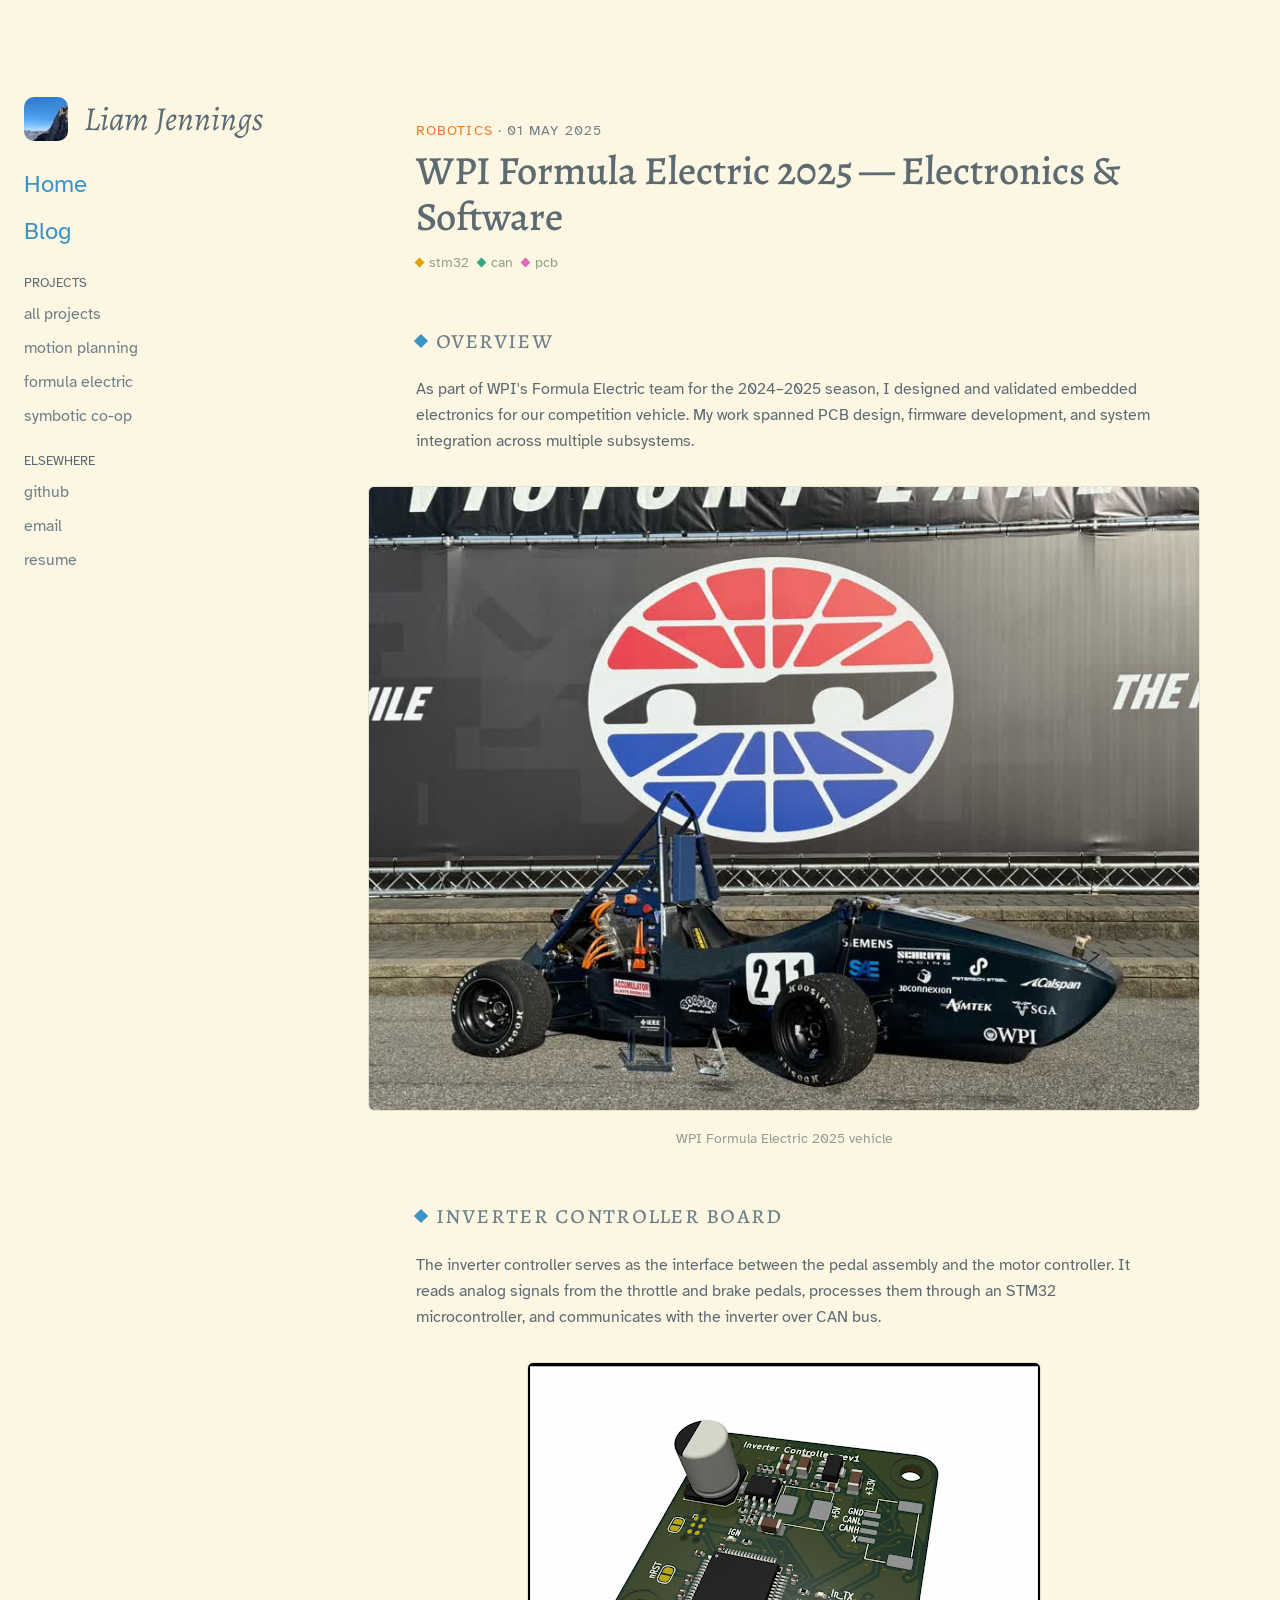
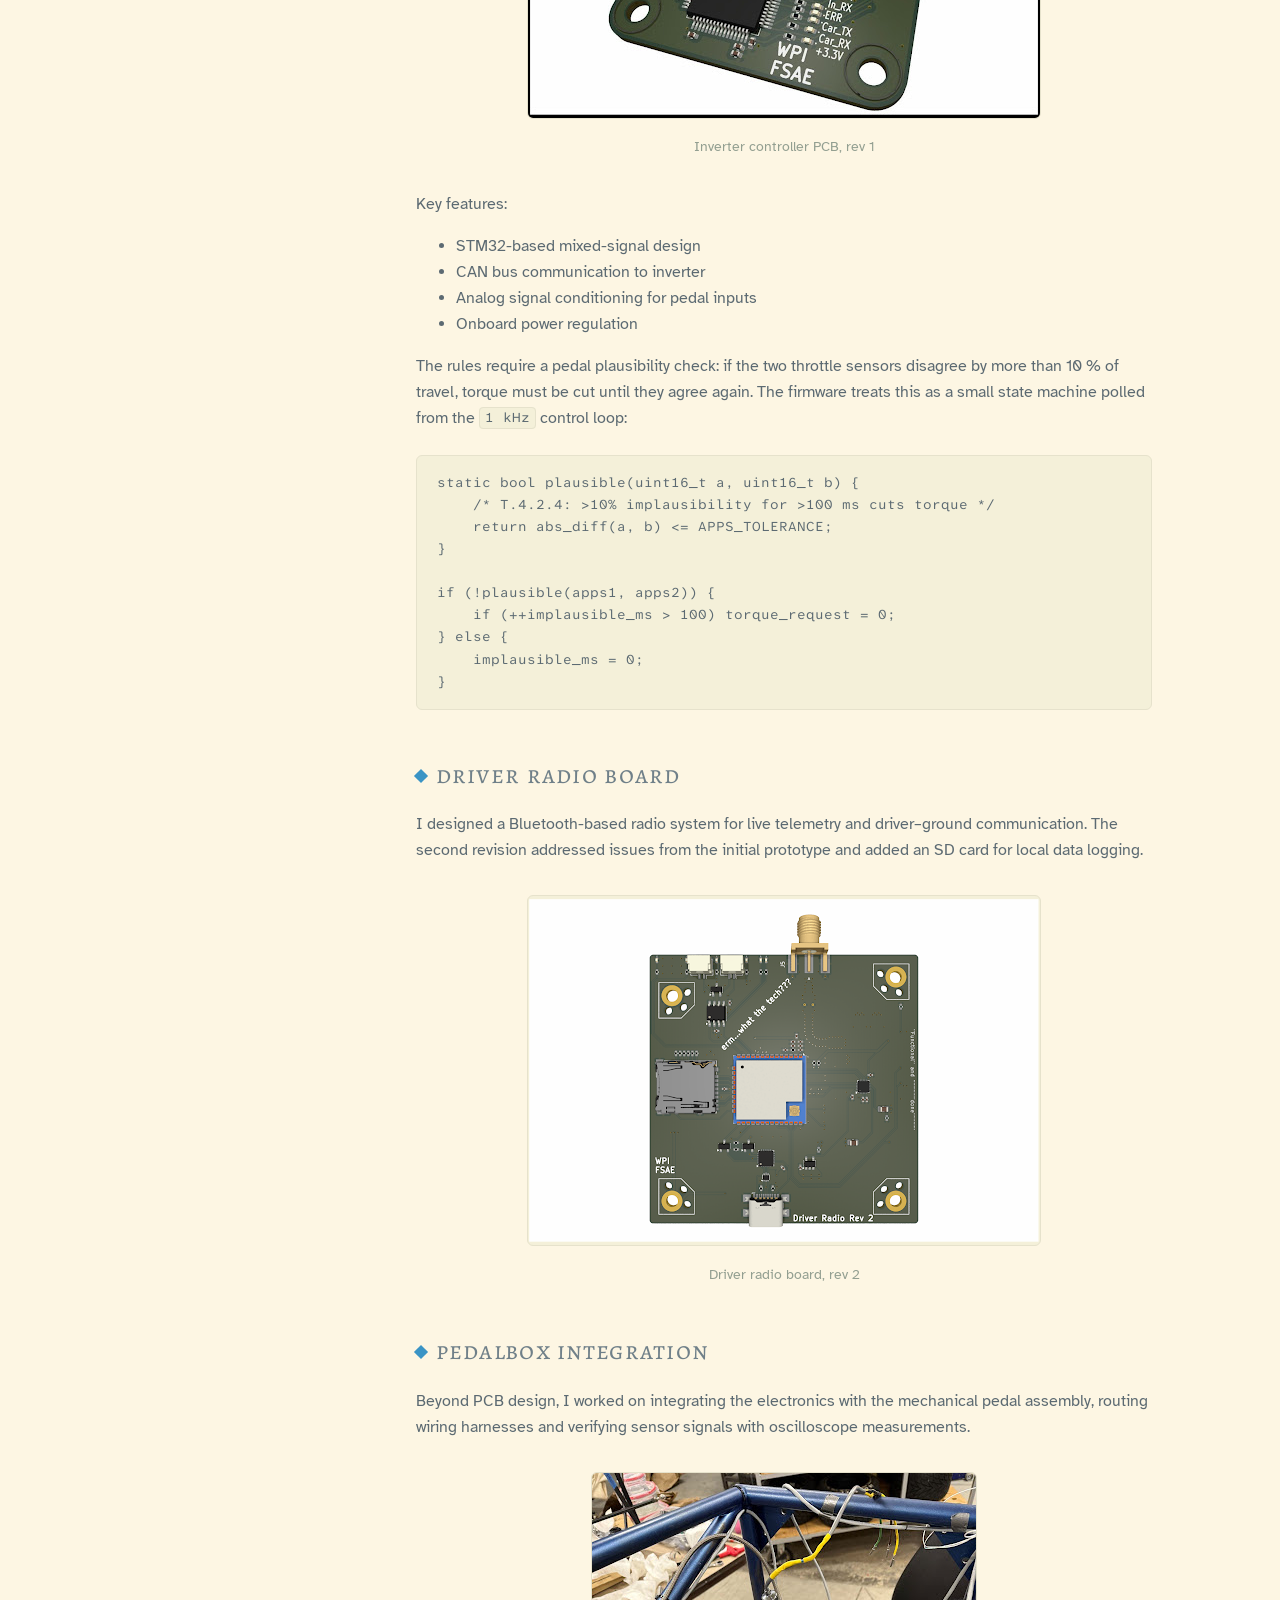
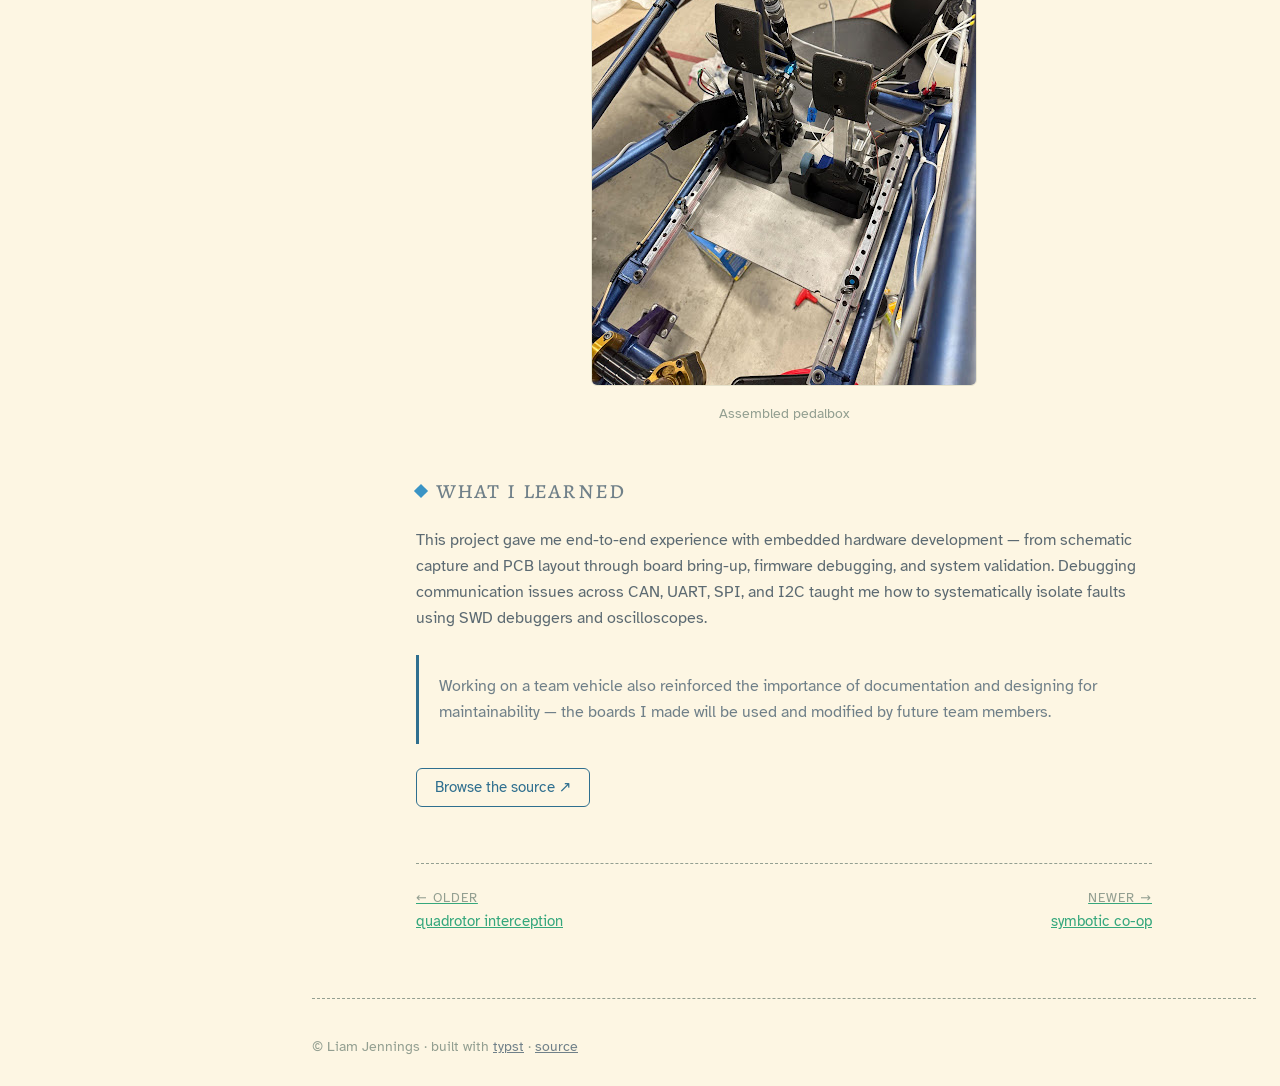
==== design/mockup/post.html @ ccc48547 "updated things" ====
<!DOCTYPE html>
<html lang="en">
<head>
<meta charset="utf-8">
<meta name="viewport" content="width=device-width, initial-scale=1">
<title>WPI Formula Electric 2025 — Liam Jennings</title>
<!-- Site ships its own dark theme; tells Dark Reader to leave it alone. -->
<meta name="darkreader-lock">
<link rel="icon" type="image/jpeg" href="img/logo.jpg">
<link rel="stylesheet" href="layout.css">
<link rel="stylesheet" href="theme.css">
</head>
<body>

<aside class="sidebar">
  <a class="brand" href="index.html">
    <img class="logo" src="img/logo.jpg" alt="">
    <span class="brand-name">Liam Jennings</span>
  </a>
  <nav class="site-nav">
    <ul class="nav-main">
      <li><a href="index.html">Home</a></li>
      <li><a href="index.html#writing">Blog</a></li>
    </ul>
    <div class="nav-group">
      <p class="nav-group-title">projects</p>
      <ul>
        <li><a href="index.html#projects">all projects</a></li>
        <li><a href="https://jenningsliamd.me/robotics/2026/05/01/motion-planning/">motion planning</a></li>
        <li><a href="post.html">formula electric</a></li>
        <li><a href="https://jenningsliamd.me/work/2025/12/15/symbotic/">symbotic co-op</a></li>
      </ul>
    </div>
    <div class="nav-group">
      <p class="nav-group-title">elsewhere</p>
      <ul>
        <li><a href="https://github.com/ldjennings">github</a></li>
        <li><a href="mailto:jenningsliamd@gmail.com">email</a></li>
        <li><a href="https://jenningsliamd.me/assets/documents/liam_jennings_06_20_2026.pdf">resume</a></li>
      </ul>
    </div>
  </nav>
</aside>

<div class="page">
  <header class="mobile-header">
    <a class="brand" href="index.html">
      <img class="logo" src="img/logo.jpg" alt="">
      <span class="brand-name">Liam Jennings</span>
    </a>
    <details>
      <summary>menu</summary>
      <nav class="site-nav">
        <ul class="nav-main">
          <li><a href="index.html">Home</a></li>
          <li><a href="index.html#writing">Blog</a></li>
        </ul>
      </nav>
    </details>
  </header>

  <main>
    <article class="post">
      <header class="post-header">
        <p class="post-eyebrow"><span class="post-category">robotics</span> · <time datetime="2025-05-01">01 May 2025</time></p>
        <h1 class="post-title">WPI Formula Electric 2025 — Electronics &amp; Software</h1>
        <ul class="tags"><li>stm32</li><li>can</li><li>pcb</li></ul>
      </header>

      <h2>overview</h2>
      <p>As part of WPI's Formula Electric team for the 2024–2025 season,
      I designed and validated embedded electronics for our competition
      vehicle. My work spanned PCB design, firmware development, and
      system integration across multiple subsystems.</p>

      <figure>
        <img src="img/real-formula.jpg" alt="The WPI Formula Electric 2025 car on track">
        <figcaption>WPI Formula Electric 2025 vehicle</figcaption>
      </figure>

      <h2>inverter controller board</h2>
      <p>The inverter controller serves as the interface between the pedal
      assembly and the motor controller. It reads analog signals from the
      throttle and brake pedals, processes them through an STM32
      microcontroller, and communicates with the inverter over CAN bus.</p>

      <figure>
        <img src="img/formula_inverter_pcb.png" alt="Inverter controller PCB">
        <figcaption>Inverter controller PCB, rev 1</figcaption>
      </figure>

      <p>Key features:</p>
      <ul>
        <li>STM32-based mixed-signal design</li>
        <li>CAN bus communication to inverter</li>
        <li>Analog signal conditioning for pedal inputs</li>
        <li>Onboard power regulation</li>
      </ul>

      <p>The rules require a pedal plausibility check: if the two throttle
      sensors disagree by more than 10&nbsp;% of travel, torque must be cut
      until they agree again. The firmware treats this as a small state
      machine polled from the <code>1&nbsp;kHz</code> control loop:</p>

      <pre><code>static bool plausible(uint16_t a, uint16_t b) {
    /* T.4.2.4: >10% implausibility for >100 ms cuts torque */
    return abs_diff(a, b) &lt;= APPS_TOLERANCE;
}

if (!plausible(apps1, apps2)) {
    if (++implausible_ms > 100) torque_request = 0;
} else {
    implausible_ms = 0;
}</code></pre>

      <h2>driver radio board</h2>
      <p>I designed a Bluetooth-based radio system for live telemetry and
      driver–ground communication. The second revision addressed issues
      from the initial prototype and added an SD card for local data
      logging.</p>

      <figure>
        <img src="img/formula_radio_pcb.png" alt="Driver radio PCB">
        <figcaption>Driver radio board, rev 2</figcaption>
      </figure>

      <h2>pedalbox integration</h2>
      <p>Beyond PCB design, I worked on integrating the electronics with
      the mechanical pedal assembly, routing wiring harnesses and
      verifying sensor signals with oscilloscope measurements.</p>

      <figure>
        <img src="img/formula_pedalbox.png" alt="Assembled pedalbox with sensors and wiring">
        <figcaption>Assembled pedalbox</figcaption>
      </figure>

      <h2>what i learned</h2>
      <p>This project gave me end-to-end experience with embedded hardware
      development — from schematic capture and PCB layout through board
      bring-up, firmware debugging, and system validation. Debugging
      communication issues across CAN, UART, SPI, and I2C taught me how to
      systematically isolate faults using SWD debuggers and
      oscilloscopes.</p>

      <blockquote>
        <p>Working on a team vehicle also reinforced the importance of
        documentation and designing for maintainability — the boards I
        made will be used and modified by future team members.</p>
      </blockquote>

      <p><a class="button" href="https://github.com/ldjennings/driver-radio">Browse the source ↗</a></p>

      <nav class="post-nav">
        <a class="prev" href="https://jenningsliamd.me/robotics/2023/12/13/UAV-sim/">
          <span class="post-nav-label">← older</span>
          quadrotor interception
        </a>
        <a class="next" href="https://jenningsliamd.me/work/2025/12/15/symbotic/">
          <span class="post-nav-label">newer →</span>
          symbotic co-op
        </a>
      </nav>
    </article>

    <footer class="colophon">
      <p>© Liam Jennings · built with <a href="https://typst.app/">typst</a>
      · <a href="https://github.com/ldjennings/website">source</a></p>
    </footer>
  </main>
</div>

</body>
</html>
---- design/mockup/layout.css ----
/* Site mockup layout — structure only. Colors and fonts come entirely from
   theme.css, which defines the role variables (--bg, --surface, --overlay,
   --text, --subtle, --muted, --love, --gold, --rose, --pine, --foam,
   --iris, --shadow, --shadow-soft) for light and dark, plus
   --font-display / --font-body. */

html {
  /* Also declared here (not just on body): body is capped at 1440px, and
     extensions like Dark Reader can break body→canvas propagation on
     first load, leaving a differently-colored frame around the page. */
  background: var(--bg);
  scroll-behavior: smooth;
}

@media (prefers-reduced-motion: reduce) {
  html {
    scroll-behavior: auto;
  }
}

/* Anchor targets: <section id> in the mockup, labeled headings
   (<h2 id>) in the Typst build. */
section,
h2[id] {
  scroll-margin-top: 2rem;
}

* {
  box-sizing: border-box;
}

body {
  background: var(--bg);
  color: var(--text);
  font-family: var(--font-body);
  line-height: 1.625;
  max-width: 1440px;
  margin: 1rem auto;
  padding: 0 1rem;
  display: flex;
  gap: 2rem;
}

@media (min-width: 1024px) {
  body {
    margin-top: 5rem;
    padding: 0 1.5rem;
  }
}

/* ---- Layout columns ---- */

/* Sticks to the viewport while the page scrolls. align-self keeps the
   sidebar its natural height (flex would otherwise stretch it to match the
   page column, leaving sticky nothing to do). */
.sidebar {
  width: 16rem;
  flex: none;
  position: sticky;
  top: 2rem;
  align-self: flex-start;
  max-height: calc(100vh - 2rem);
  overflow-y: auto;
}

.page {
  flex: 1;
  min-width: 0;
}

/* ---- Brand (logo + name) ---- */

.brand {
  display: inline-flex;
  align-items: center;
  gap: 1rem;
  margin-top: 0.75rem;
  color: inherit;
  text-decoration: none;
}

.brand:hover {
  background: var(--surface);
}

.brand-name {
  font-family: var(--font-display);
  font-style: italic;
  font-size: 2.1rem;
  user-select: none;
  white-space: nowrap;
}

/* Logo photo carried over from the current live site (52×52 source). */
.logo {
  width: 44px;
  height: 44px;
  flex: none;
  border-radius: 10px;
  object-fit: cover;
}

/* ---- Nav ---- */

.site-nav {
  display: flex;
  flex-direction: column;
  gap: 1rem;
  margin-top: 1rem;
}

.site-nav ul {
  list-style: none;
  margin: 0;
  padding: 0;
  display: flex;
  flex-direction: column;
  gap: 0.5rem;
}

.site-nav a {
  text-decoration: none;
  transition: background-color 0.15s;
}

.site-nav a:hover {
  background: var(--surface);
}

.nav-main {
  font-size: 1.5rem;
}

.nav-main a {
  color: var(--love);
}

.nav-group-title {
  font-variant-caps: all-small-caps;
  font-size: 1.15rem;
  margin: 0 0 0.25rem;
}

.nav-group a {
  color: var(--subtle);
}

/* ---- Mobile header (hidden on desktop) ---- */

.mobile-header {
  display: none;
}

@media (max-width: 768px) {
  body {
    display: block;
  }

  .sidebar {
    display: none;
  }

  .mobile-header {
    display: block;
    border-bottom: 1px dashed var(--muted);
    margin-bottom: 2rem;
    padding-bottom: 2rem;
    text-align: center;
  }

  .mobile-header summary {
    font-variant-caps: all-small-caps;
    font-size: 1.3rem;
    cursor: pointer;
    margin-top: 1rem;
  }

  .mobile-header nav {
    text-align: left;
    margin-top: 0.75rem;
  }
}

/* ---- Content ---- */

main a {
  color: var(--foam);
}

main a:focus-visible,
.site-nav a:focus-visible,
summary:focus-visible {
  outline: 2px solid var(--iris);
  outline-offset: 2px;
}

/* Page title above the intro gives the content some air at the top. */
.page-title {
  font-family: var(--font-display);
  font-weight: 500;
  font-size: 2.4rem;
  line-height: 1.2;
  margin: 2.5rem 0 0.75rem;
}

.title-sep {
  color: var(--muted);
  font-weight: 400;
}

.intro {
  font-size: 1.15rem;
  margin-top: 0;
}

/* Small rotated-diamond accent before section headings. */
h2 {
  font-family: var(--font-display);
  font-variant-caps: all-small-caps;
  font-weight: normal;
  font-size: 1.6rem;
  letter-spacing: 0.05em;
  color: var(--subtle);
  margin: 3rem 0 1rem;
}

h2::before {
  content: "";
  display: inline-block;
  width: 10px;
  height: 10px;
  margin-right: 0.6rem;
  transform: rotate(45deg);
  background: var(--love);
  vertical-align: 2px;
}

#writing h2::before,
h2#writing::before {
  background: var(--foam);
}

/* ---- Project cards ---- */

/* Default stretch alignment keeps cards in a row exactly the same height;
   the flex column inside pins tags/details to the card bottom. */
.project-grid {
  display: grid;
  grid-template-columns: repeat(2, 1fr);
  gap: 1.25rem;
}

@media (max-width: 900px) {
  .project-grid {
    grid-template-columns: 1fr;
  }
}

/* No overflow:hidden here — the hover preview must extend past the card.
   The thumbnail rounds its own top corners instead. */
.project {
  display: flex;
  flex-direction: column;
  background: var(--surface);
  border: 1px solid var(--overlay);
  border-radius: 6px;
  transition: box-shadow 0.15s;
}

.project:hover {
  box-shadow: 0 2px 10px var(--shadow-soft);
}

/* Thumbnail band: fixed ratio keeps the grid neat regardless of image.
   Real screenshots, untinted (decided in the thumbnail lab). Images pulled
   from the current live site (jenningsliamd.me). */
.thumb {
  aspect-ratio: 3 / 1;
  border-bottom: 1px solid var(--overlay);
  border-radius: 5px 5px 0 0;
  background-size: cover;
  background-position: center;
}

.thumb-motion  { background-image: url("img/real-motion.png"); }
.thumb-formula { background-image: url("img/real-formula.jpg"); }
.thumb-arm     { background-image: url("img/real-arm.jpg"); }
.thumb-quad    { background-image: url("img/real-quad.png"); background-color: #fff; }
.thumb-derain  { background-image: url("img/real-derain.png"); }
/* Symbotic has no shareable photos — logo on navy, like the live site. */
.thumb-sym {
  background: #1a1a2e url("img/real-sym.svg") center / auto 55% no-repeat;
}

.card-body {
  padding: 1rem 1.25rem 0.9rem;
  flex: 1;
  display: flex;
  flex-direction: column;
}

.project h3 {
  margin: 0 0 0.35rem;
  font-family: var(--font-display);
  font-size: 1.25rem;
  font-style: italic;
  font-weight: normal;
}

.project h3 a {
  color: var(--pine);
  text-decoration: none;
}

.project h3 a:hover {
  text-decoration: underline;
}

.card-body > p {
  margin: 0;
  font-size: 0.95rem;
}

.tags {
  list-style: none;
  margin: auto 0 0;
  padding: 0.75rem 0 0;
  display: flex;
  flex-wrap: wrap;
  gap: 0.6rem;
  font-size: 0.85rem;
  color: var(--muted);
}

.tags li::before {
  content: "";
  display: inline-block;
  width: 7px;
  height: 7px;
  margin-right: 0.35rem;
  transform: rotate(45deg);
  background: var(--gold);
  vertical-align: 1px;
}

.tags li:nth-child(2)::before {
  background: var(--foam);
}

.tags li:nth-child(3)::before {
  background: var(--iris);
}

/* ---- Whole-card link ---- */

/* Covers the card (m4xc-style); real links sit above it via z-index. */
.project {
  position: relative;
}

.card-link {
  position: absolute;
  inset: 0;
  z-index: 1;
  border-radius: 6px;
}

.card-body h3 a,
details.more,
.blurb-links a {
  position: relative;
  z-index: 2;
}

/* ---- Hover-deployed preview (CSS-only, no JS) ----
   The deployed preview sits above the card-link, so it carries its own
   whole-surface link to the same destination; the source links inside
   stay on top via the shared .blurb-links z-index rule. */

.preview-link {
  position: absolute;
  inset: 0;
  z-index: 1;
}

.preview {
  position: absolute;
  top: -0.75rem;
  left: -0.75rem;
  right: -0.75rem;
  /* Never smaller than the card it covers (plus the overhang), even when
     the preview's own content is short. */
  min-height: calc(100% + 1.5rem);
  display: flex;
  flex-direction: column;
  z-index: 5;
  background: var(--surface);
  border: 1px solid var(--overlay);
  border-radius: 8px;
  box-shadow: 0 14px 36px var(--shadow);
  overflow: hidden;
  opacity: 0;
  visibility: hidden;
  transform: translateY(10px);
  transition:
    opacity 0.2s ease,
    transform 0.2s ease,
    visibility 0s linear 0.2s;
}

/* Small delay so grazing the grid with the cursor doesn't flash previews. */
.project:hover .preview {
  opacity: 1;
  visibility: visible;
  transform: none;
  transition-delay: 0.18s, 0.18s, 0.18s;
}

@media (prefers-reduced-motion: reduce) {
  .preview {
    transition: none;
  }
}

.preview-thumb {
  aspect-ratio: 2 / 1;
  flex: none;
  border-bottom: 1px solid var(--overlay);
  background-size: cover;
  background-position: center;
}

.preview-body {
  padding: 1rem 1.25rem 1.1rem;
}

.preview-body h3 {
  margin: 0;
}

.preview-body p {
  margin: 0.5rem 0 0;
  font-size: 0.95rem;
}

/* Hover devices get the preview; touch devices get the <details> fallback. */
@media (hover: hover) {
  details.more {
    display: none;
  }
}

@media (hover: none) {
  .preview {
    display: none;
  }
}

/* ---- Click-to-expand blurb (touch fallback) ---- */

details.more {
  margin-top: 0.75rem;
  border-top: 1px dashed var(--overlay);
  interpolate-size: allow-keywords;
}

details.more summary {
  list-style: none;
  cursor: pointer;
  padding: 0.4rem 0 0.3rem;
  font-variant-caps: all-small-caps;
  font-size: 0.95rem;
  letter-spacing: 0.06em;
  color: var(--subtle);
}

details.more summary::-webkit-details-marker {
  display: none;
}

details.more summary::after {
  content: " ▾";
  color: var(--muted);
}

details.more[open] summary::after {
  content: " ▴";
}

details.more summary:hover {
  color: var(--love);
}

/* Slide animation where supported (interpolate-size + ::details-content);
   elsewhere the blurb simply appears. */
details.more::details-content {
  block-size: 0;
  overflow: hidden;
  opacity: 0;
  transition: block-size 0.3s ease, opacity 0.3s ease, content-visibility 0.3s allow-discrete;
}

details.more[open]::details-content {
  block-size: auto;
  opacity: 1;
}

@media (prefers-reduced-motion: reduce) {
  details.more::details-content {
    transition: none;
  }
}

.blurb {
  padding-bottom: 0.5rem;
}

.blurb p {
  margin: 0.5rem 0 0;
  font-size: 0.92rem;
}

.badges {
  margin: 0.4rem 0 0;
}

.badge {
  display: inline-block;
  font-family: ui-monospace, monospace;
  font-size: 0.72rem;
  letter-spacing: 0.03em;
  padding: 0.1rem 0.55rem;
  border-radius: 999px;
  border: 1px solid;
}

.badge.open  { color: var(--pine); border-color: var(--pine); background: color-mix(in srgb, var(--pine) 8%, transparent); }
.badge.study { color: var(--iris); border-color: var(--iris); background: color-mix(in srgb, var(--iris) 9%, transparent); }
.badge.lab   { color: var(--gold); border-color: var(--gold); background: color-mix(in srgb, var(--gold) 9%, transparent); }

.blurb-links a {
  margin-right: 1rem;
  font-size: 0.9rem;
}

/* ---- Article list ---- */

/* Whole row is clickable (overlay link, like the cards) but stays a plain
   list — no thumbnails or expansion, so articles read differently from
   projects. Negative margin lets the hover wash extend past the text. */
.article-list {
  list-style: none;
  margin: 0;
  padding: 0;
  max-width: 40rem;
}

.article-list li {
  position: relative;
  padding: 1rem;
  margin: 0 -1rem;
  border-bottom: 1px dashed var(--overlay);
  border-radius: 6px;
  transition: background-color 0.15s;
}

.article-list li:hover {
  background: var(--surface);
}

.row-link {
  position: absolute;
  inset: 0;
  z-index: 1;
  border-radius: 6px;
}

.article-list li > a:not(.row-link) {
  position: relative;
  z-index: 2;
}

.article-list a {
  color: var(--love);
  font-family: var(--font-display);
  font-size: 1.15rem;
  font-style: italic;
  text-decoration: none;
}

.article-list a:hover {
  text-decoration: underline;
}

.article-list p {
  margin: 0.25rem 0;
  font-size: 0.95rem;
}

.article-list time {
  font-size: 0.85rem;
  color: var(--muted);
}

/* ---- Colophon ---- */

.colophon {
  margin-top: 4rem;
  padding: 1.5rem 0 0.5rem;
  border-top: 1px dashed var(--muted);
  font-size: 0.85rem;
  color: var(--muted);
}

.colophon a {
  color: var(--subtle);
}


/* ---- Article page (post.html) ----
   Long-form prose gets a readable measure, centered in the main column;
   figures may break out slightly wider than the text. Section h2s and
   .tags inherit the landing-page styles for consistency. */

.post {
  max-width: 46rem;
  margin: 0 auto;
}

.post-header {
  margin: 2.5rem 0 2.25rem;
}

.post-eyebrow {
  font-size: 0.85rem;
  text-transform: uppercase;
  letter-spacing: 0.08em;
  color: var(--subtle);
  margin: 0;
}

.post-eyebrow .post-category {
  color: var(--rose);
}

.post-title {
  font-family: var(--font-display);
  font-weight: 500;
  font-size: 2.5rem;
  line-height: 1.15;
  margin: 0.4rem 0 0.5rem;
}

.post-header .tags {
  padding-top: 0.25rem;
}

.post h2 {
  margin-top: 2.75rem;
}

.post figure {
  /* Breakout: images may run wider than the prose measure. */
  margin: 2rem -3rem;
  text-align: center;
}

.post figure img {
  max-width: 100%;
  border: 1px solid var(--overlay);
  border-radius: 6px;
  background: var(--surface);
}

.post figcaption {
  font-size: 0.85rem;
  color: var(--muted);
  margin-top: 0.6rem;
}

.post code {
  font-family: var(--font-mono);
  font-size: 0.85em;
  background: var(--surface);
  border: 1px solid var(--overlay);
  border-radius: 4px;
  padding: 0.1em 0.35em;
}

.post pre {
  background: var(--surface);
  border: 1px solid var(--overlay);
  border-radius: 6px;
  padding: 1rem 1.25rem;
  overflow-x: auto;
  margin: 1.5rem 0;
}

.post pre code {
  background: none;
  border: none;
  padding: 0;
  font-size: 0.85rem;
  line-height: 1.55;
}

.post blockquote {
  margin: 1.5rem 0;
  padding: 0.15rem 0 0.15rem 1.25rem;
  border-left: 3px solid var(--pine);
  color: var(--subtle);
}

/* PDF / download buttons, as on the report write-ups. */
.post .button {
  display: inline-block;
  border: 1px solid var(--pine);
  color: var(--pine);
  border-radius: 6px;
  padding: 0.4rem 1.1rem;
  text-decoration: none;
  font-size: 0.95rem;
}

.post .button:hover {
  background: color-mix(in srgb, var(--pine) 10%, transparent);
}

/* Older/newer footer navigation between posts. */
.post-nav {
  display: flex;
  justify-content: space-between;
  gap: 1.5rem;
  margin-top: 3.5rem;
  padding-top: 1.5rem;
  border-top: 1px dashed var(--muted);
  font-size: 0.95rem;
}

.post-nav .next {
  text-align: right;
  margin-left: auto;
}

.post-nav .post-nav-label {
  display: block;
  font-size: 0.8rem;
  text-transform: uppercase;
  letter-spacing: 0.08em;
  color: var(--muted);
}

@media (max-width: 1023px) {
  .post figure {
    margin: 2rem 0;
  }
}
---- design/mockup/theme.css ----
/* The chosen theme: Everforest light/dark, shifted blue — everforest's warm
   papers and softness, but with blue/aqua accents leading instead of green,
   and a white (not tan) dark-mode foreground. Won out over Rosé Pine,
   gruvbox, and kanagawa candidates.
   Type: Alegreya display over Atkinson Hyperlegible body — bookish and
   humanist, tuned for long-form readability. */

@import url('https://fonts.googleapis.com/css2?family=Alegreya:ital,wght@0,400..700;1,400..700&family=Atkinson+Hyperlegible:ital,wght@0,400;0,700;1,400&family=Atkinson+Hyperlegible+Mono:ital,wght@0,400;0,700;1,400&display=swap');

:root {
  color-scheme: light dark;
  --font-display: "Alegreya", Georgia, serif;
  --font-body: "Atkinson Hyperlegible", system-ui, sans-serif;
  --font-mono: "Atkinson Hyperlegible Mono", ui-monospace, monospace;

  --bg: #fdf6e3;
  --surface: #f4f0d9;
  --overlay: #e6e2cc;
  --text: #5c6a72;
  --subtle: #708089;
  --muted: #939f91;
  --love: #3a94c5;
  --gold: #dfa000;
  --rose: #f57d26;
  --pine: #2f6f8f;
  --foam: #35a77c;
  --iris: #df69ba;
  --shadow: rgba(92, 106, 114, 0.22);
  --shadow-soft: rgba(92, 106, 114, 0.09);
}

@media (prefers-color-scheme: dark) {
  :root {
    --bg: #2d353b;
    --surface: #343f44;
    --overlay: #3d484d;
    /* Everforest's stock dark foreground is tan (#d3c6aa) — swapped for
       white per feedback; the palette's softness stays in the accents. */
    --text: #f1f3f4;
    --subtle: #9da9a0;
    --muted: #859289;
    --love: #7fbbb3;
    --gold: #dbbc7f;
    --rose: #e69875;
    --pine: #6fa5c8;
    --foam: #83c092;
    --iris: #d699b6;
    --shadow: rgba(0, 0, 0, 0.5);
    --shadow-soft: rgba(0, 0, 0, 0.3);
  }
}
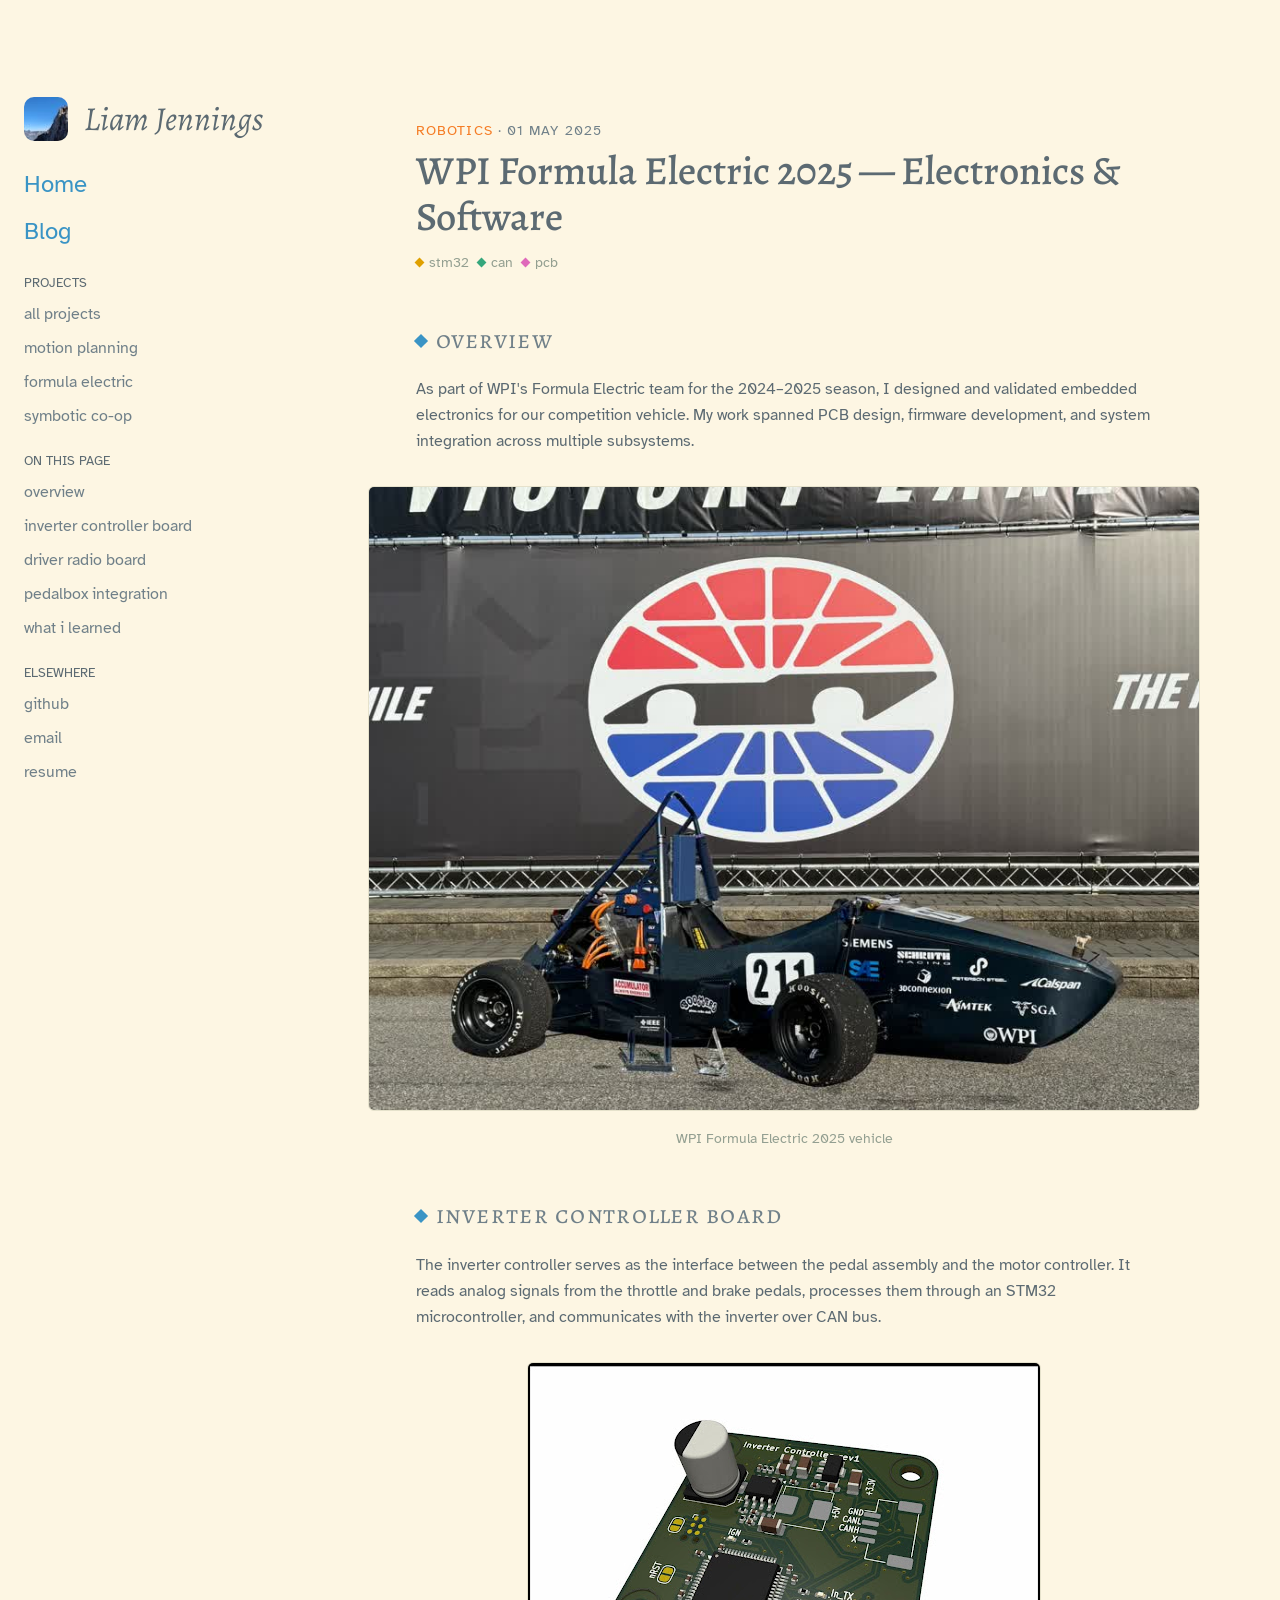
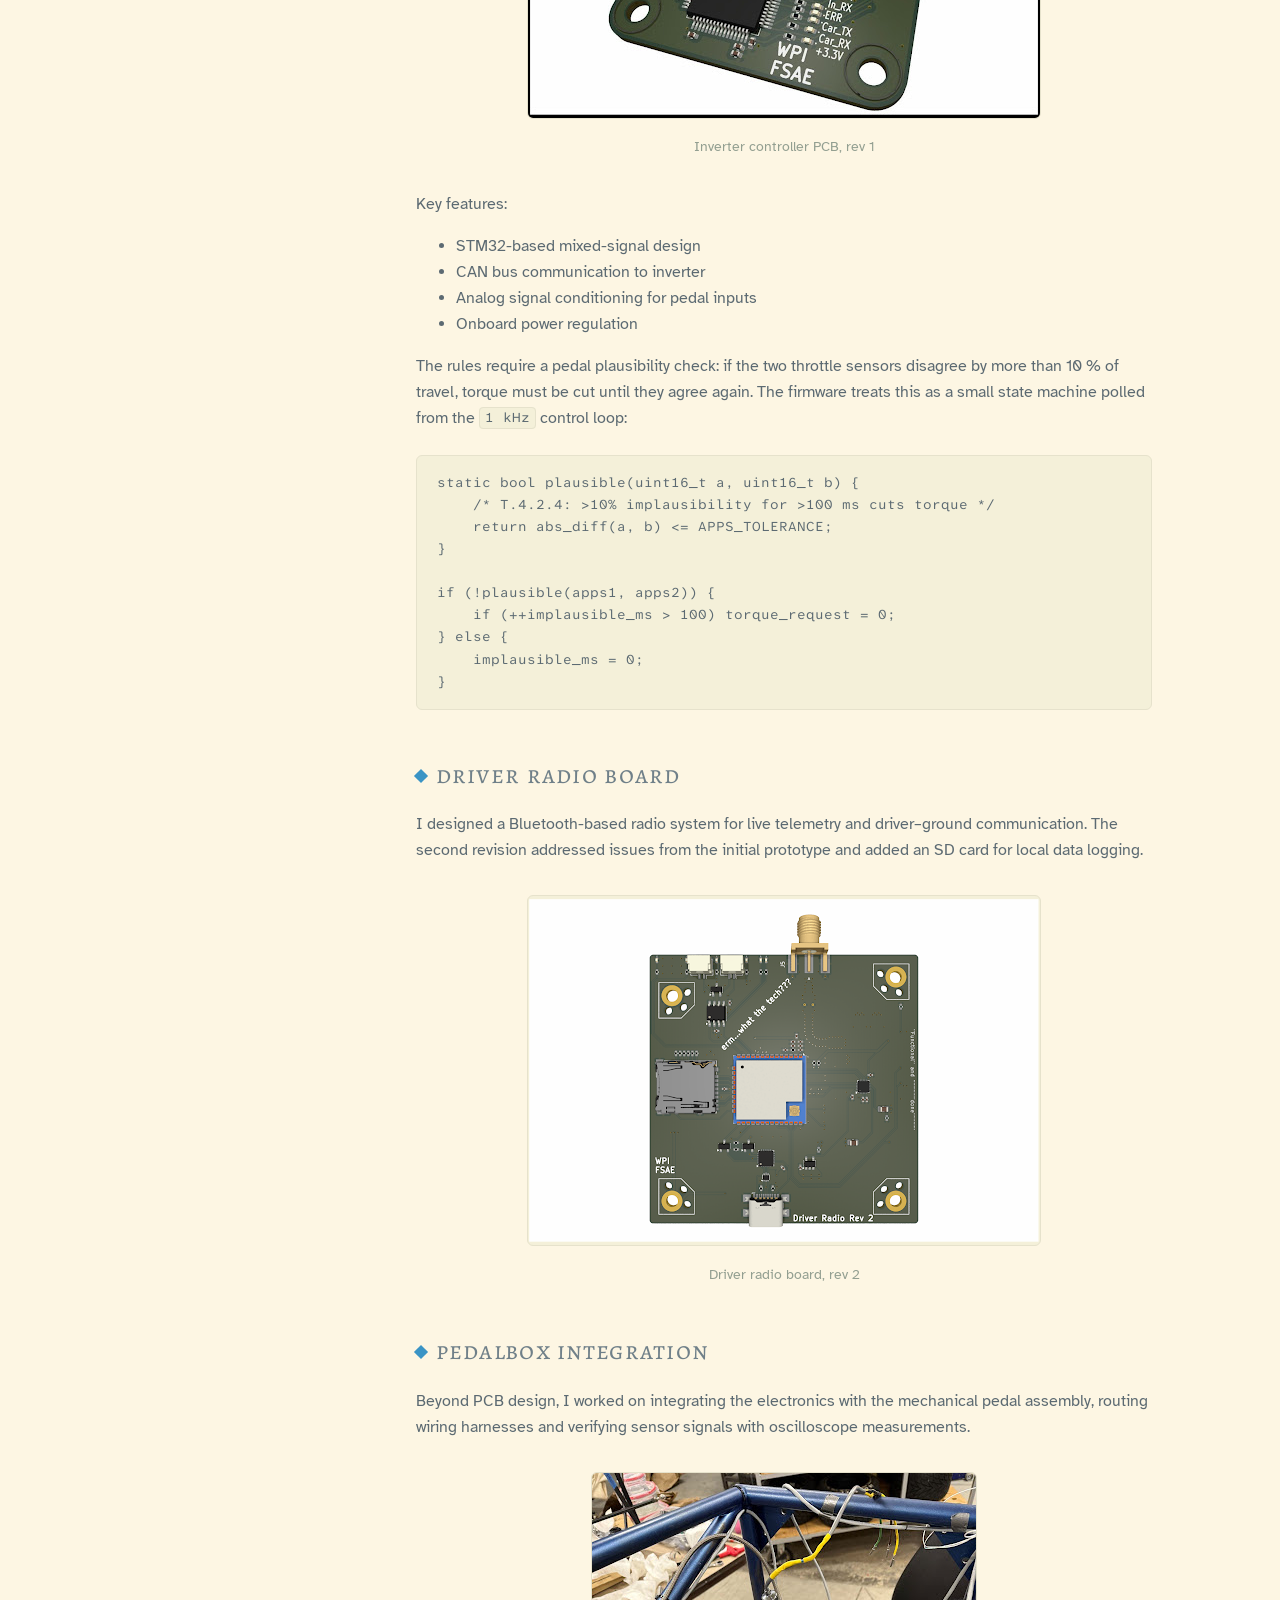
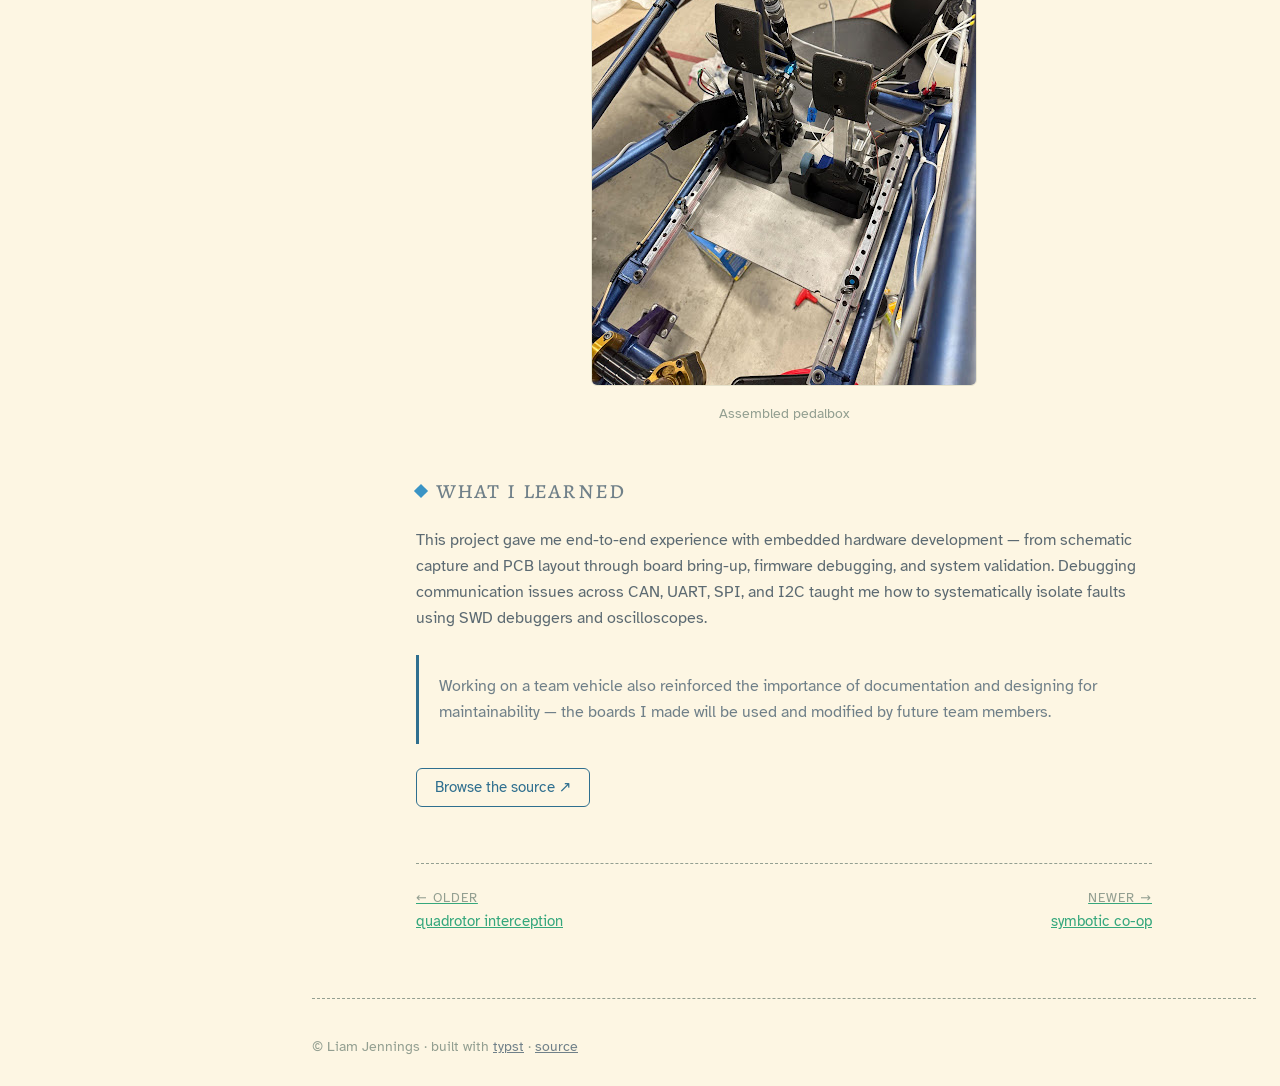
==== commit 9aa314a4: "added table of contents thing" ====
--- a/design/mockup/post.html
+++ b/design/mockup/post.html
@@ -31,6 +31,16 @@
         <li><a href="https://jenningsliamd.me/work/2025/12/15/symbotic/">symbotic co-op</a></li>
       </ul>
     </div>
+    <div class="nav-group page-toc">
+      <p class="nav-group-title">on this page</p>
+      <ul>
+        <li><a href="#overview">overview</a></li>
+        <li><a href="#inverter-controller-board">inverter controller board</a></li>
+        <li><a href="#driver-radio-board">driver radio board</a></li>
+        <li><a href="#pedalbox-integration">pedalbox integration</a></li>
+        <li><a href="#what-i-learned">what i learned</a></li>
+      </ul>
+    </div>
     <div class="nav-group">
       <p class="nav-group-title">elsewhere</p>
       <ul>
@@ -55,6 +65,16 @@
           <li><a href="index.html">Home</a></li>
           <li><a href="index.html#writing">Blog</a></li>
         </ul>
+        <div class="nav-group page-toc">
+          <p class="nav-group-title">on this page</p>
+          <ul>
+            <li><a href="#overview">overview</a></li>
+            <li><a href="#inverter-controller-board">inverter controller board</a></li>
+            <li><a href="#driver-radio-board">driver radio board</a></li>
+            <li><a href="#pedalbox-integration">pedalbox integration</a></li>
+            <li><a href="#what-i-learned">what i learned</a></li>
+          </ul>
+        </div>
       </nav>
     </details>
   </header>
@@ -67,7 +87,7 @@
         <ul class="tags"><li>stm32</li><li>can</li><li>pcb</li></ul>
       </header>
 
-      <h2>overview</h2>
+      <h2 id="overview">overview</h2>
       <p>As part of WPI's Formula Electric team for the 2024–2025 season,
       I designed and validated embedded electronics for our competition
       vehicle. My work spanned PCB design, firmware development, and
@@ -78,7 +98,7 @@
         <figcaption>WPI Formula Electric 2025 vehicle</figcaption>
       </figure>
 
-      <h2>inverter controller board</h2>
+      <h2 id="inverter-controller-board">inverter controller board</h2>
       <p>The inverter controller serves as the interface between the pedal
       assembly and the motor controller. It reads analog signals from the
       throttle and brake pedals, processes them through an STM32
@@ -113,7 +133,7 @@
     implausible_ms = 0;
 }</code></pre>
 
-      <h2>driver radio board</h2>
+      <h2 id="driver-radio-board">driver radio board</h2>
       <p>I designed a Bluetooth-based radio system for live telemetry and
       driver–ground communication. The second revision addressed issues
       from the initial prototype and added an SD card for local data
@@ -124,7 +144,7 @@
         <figcaption>Driver radio board, rev 2</figcaption>
       </figure>
 
-      <h2>pedalbox integration</h2>
+      <h2 id="pedalbox-integration">pedalbox integration</h2>
       <p>Beyond PCB design, I worked on integrating the electronics with
       the mechanical pedal assembly, routing wiring harnesses and
       verifying sensor signals with oscilloscope measurements.</p>
@@ -134,7 +154,7 @@
         <figcaption>Assembled pedalbox</figcaption>
       </figure>
 
-      <h2>what i learned</h2>
+      <h2 id="what-i-learned">what i learned</h2>
       <p>This project gave me end-to-end experience with embedded hardware
       development — from schematic capture and PCB layout through board
       bring-up, firmware debugging, and system validation. Debugging
--- a/design/mockup/layout.css
+++ b/design/mockup/layout.css
@@ -18,10 +18,11 @@
   }
 }
 
-/* Anchor targets: <section id> in the mockup, labeled headings
-   (<h2 id>) in the Typst build. */
+/* Anchor targets: <section id> in the mockup, labeled headings and
+   TOC-anchored section headings (<h2 id>/<h3 id>) in the Typst build. */
 section,
-h2[id] {
+h2[id],
+h3[id] {
   scroll-margin-top: 2rem;
 }
 
@@ -135,6 +136,56 @@
   color: var(--love);
 }
 
+/* Projects expands into the showcased write-ups: the summary's link
+   navigates, its caret toggles the sub-list. */
+.nav-expand summary {
+  display: flex;
+  align-items: baseline;
+  gap: 0.6rem;
+  cursor: pointer;
+  list-style: none;
+}
+
+.nav-expand summary::-webkit-details-marker {
+  display: none;
+}
+
+/* Border-drawn chevron — no glyph, so no font-fallback surprises. */
+.nav-expand summary::after {
+  content: "";
+  width: 0.4em;
+  height: 0.4em;
+  align-self: center;
+  border-right: 2px solid var(--muted);
+  border-bottom: 2px solid var(--muted);
+  transform: rotate(-45deg);
+  transition: transform 0.15s;
+}
+
+.nav-expand[open] summary::after {
+  transform: rotate(45deg);
+}
+
+.site-nav .nav-sub {
+  font-size: 1rem;
+  margin: 0.5rem 0 0.25rem;
+  padding-left: 1rem;
+  border-left: 1px dashed var(--muted);
+}
+
+.nav-sub a {
+  color: var(--subtle);
+}
+
+/* Standalone pages — set apart from the index anchors above them. */
+.nav-pages {
+  font-size: 1.15rem;
+}
+
+.nav-pages a {
+  color: var(--subtle);
+}
+
 .nav-group-title {
   font-variant-caps: all-small-caps;
   font-size: 1.15rem;
@@ -143,6 +194,18 @@
 
 .nav-group a {
   color: var(--subtle);
+}
+
+/* ---- On this page (per-page TOC) ---- */
+
+/* Post pages add a nav-group listing their own section headings; sub-
+   sections (h3s) hang under their section like the Projects sub-list. */
+.page-toc ul ul {
+  font-size: 0.9rem;
+  margin-top: 0.35rem;
+  padding-left: 1rem;
+  border-left: 1px dashed var(--muted);
+  gap: 0.35rem;
 }
 
 /* ---- Mobile header (hidden on desktop) ---- */
@@ -238,6 +301,12 @@
 #writing h2::before,
 h2#writing::before {
   background: var(--foam);
+}
+
+/* One-line section subtitle sitting under an h2. */
+.section-lede {
+  margin: -0.25rem 0 1.75rem;
+  color: var(--muted);
 }
 
 /* ---- Project cards ---- */
@@ -672,6 +741,22 @@
   background: var(--surface);
 }
 
+/* Sub-sections inside a post (e.g. per-report entries). */
+.post h3 {
+  font-family: var(--font-display);
+  font-size: 1.15rem;
+  margin: 1.75rem 0 0.5rem;
+}
+
+/* Embedded demo videos. */
+.post .video-embed {
+  width: 100%;
+  aspect-ratio: 16 / 9;
+  border: 1px solid var(--overlay);
+  border-radius: 6px;
+  background: var(--surface);
+}
+
 .post figcaption {
   font-size: 0.85rem;
   color: var(--muted);
@@ -711,8 +796,8 @@
   color: var(--subtle);
 }
 
-/* PDF / download buttons, as on the report write-ups. */
-.post .button {
+/* PDF / download buttons (posts and the resume page). */
+.button {
   display: inline-block;
   border: 1px solid var(--pine);
   color: var(--pine);
@@ -722,7 +807,7 @@
   font-size: 0.95rem;
 }
 
-.post .button:hover {
+.button:hover {
   background: color-mix(in srgb, var(--pine) 10%, transparent);
 }
 
@@ -755,3 +840,18 @@
     margin: 2rem 0;
   }
 }
+
+/* ---- Resume page ---- */
+
+/* The sheet is the resume flake's SVG export — a paper page, so it stays
+   white in both color schemes. */
+.resume-sheet {
+  display: block;
+  width: 100%;
+  max-width: 52rem;
+  margin: 0.5rem auto 0;
+  background: #fff;
+  border: 1px solid var(--overlay);
+  border-radius: 6px;
+  box-shadow: 0 2px 10px var(--shadow-soft);
+}
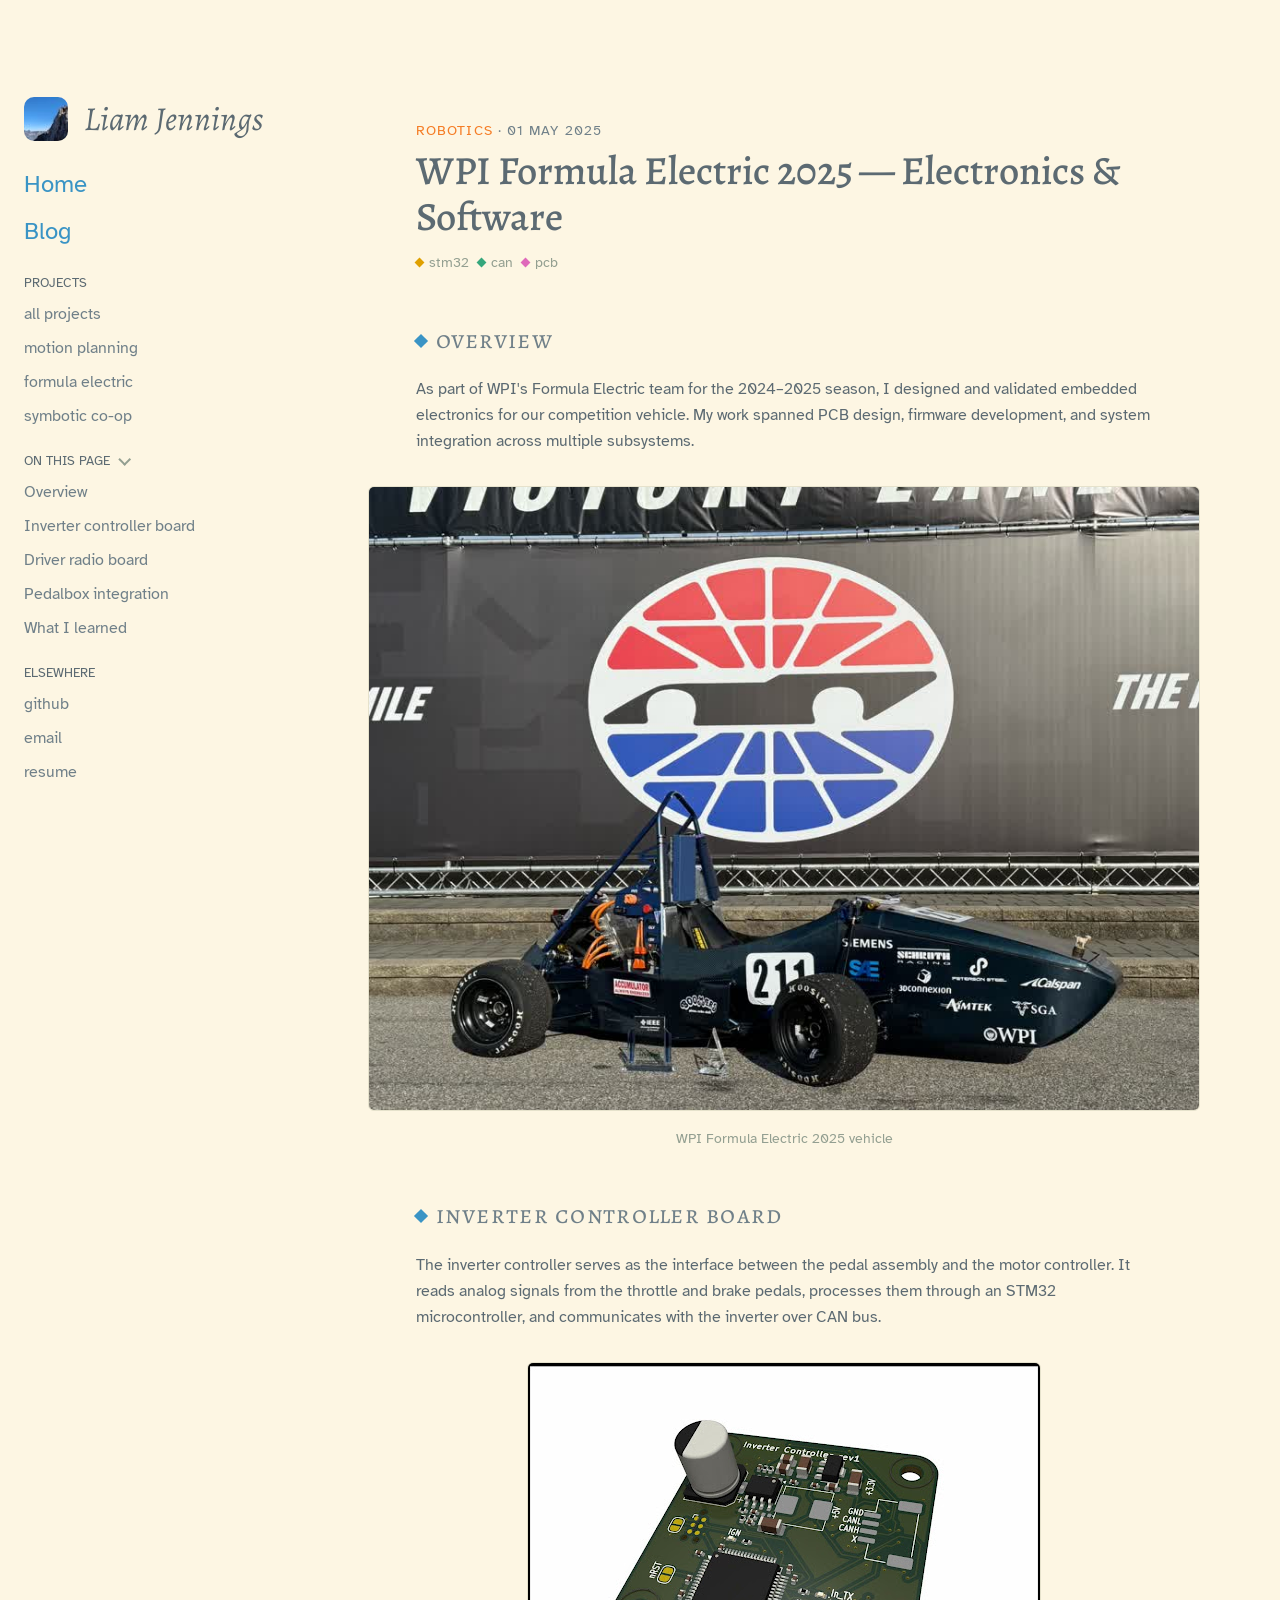
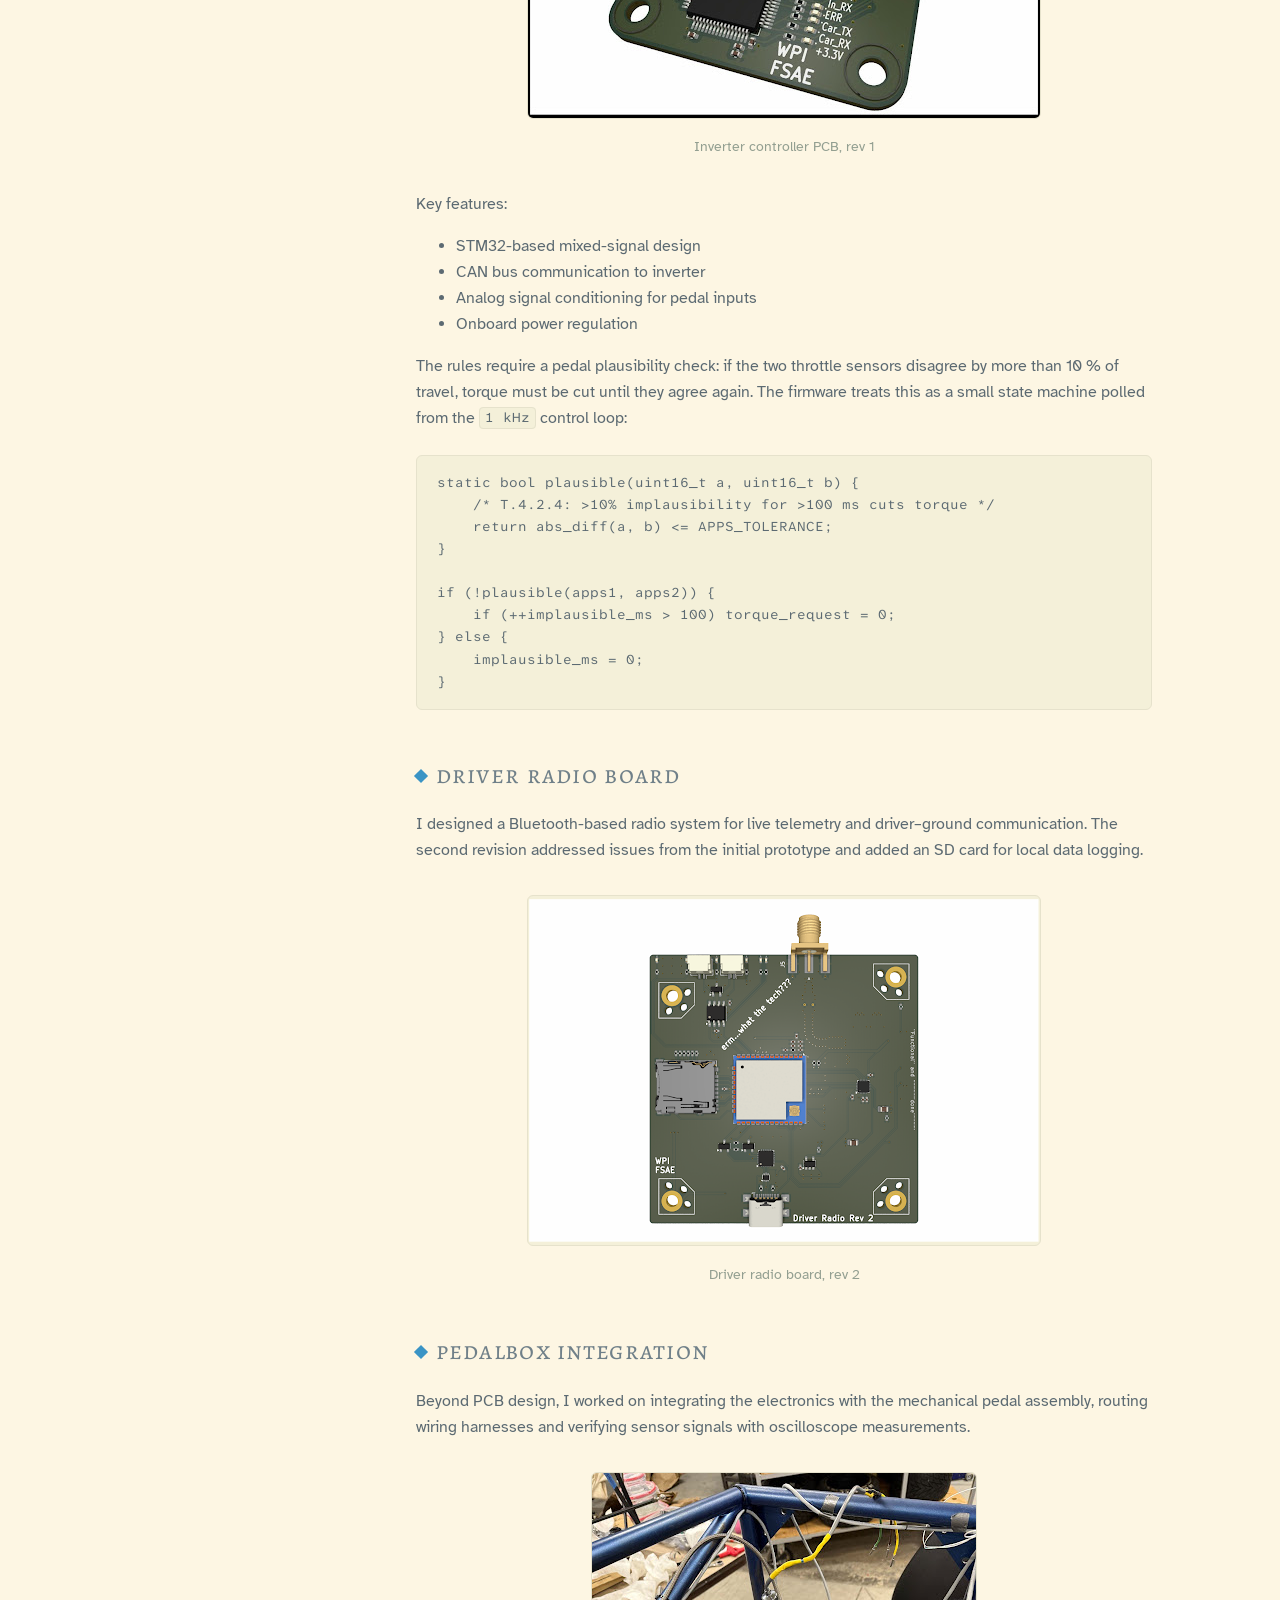
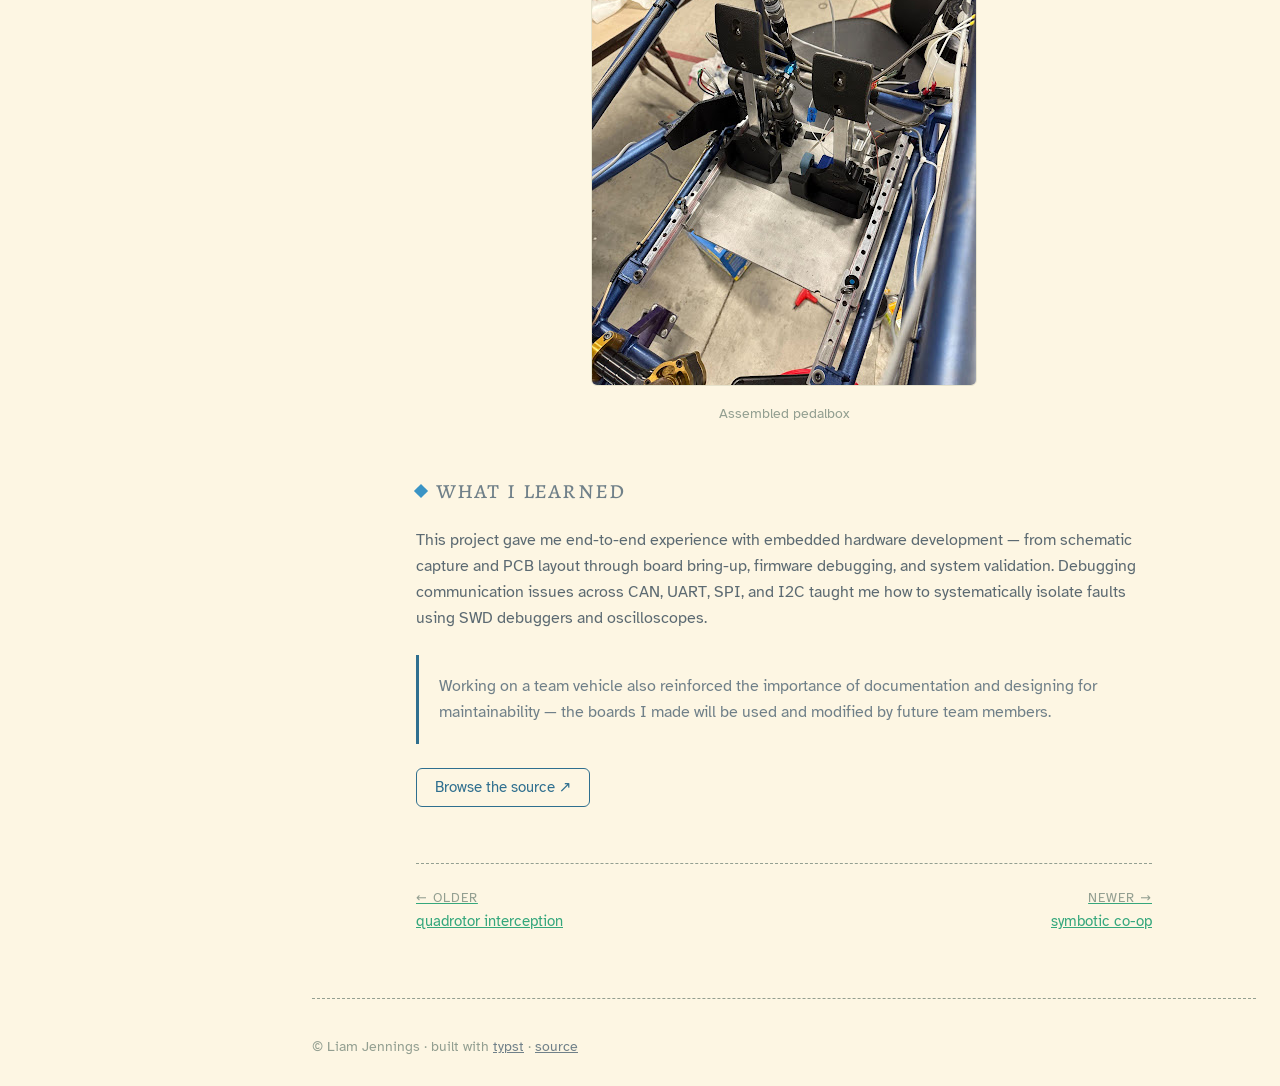
==== commit 3ccd174e: "got capitalization working right" ====
--- a/design/mockup/post.html
+++ b/design/mockup/post.html
@@ -31,16 +31,16 @@
         <li><a href="https://jenningsliamd.me/work/2025/12/15/symbotic/">symbotic co-op</a></li>
       </ul>
     </div>
-    <div class="nav-group page-toc">
-      <p class="nav-group-title">on this page</p>
+    <details class="nav-group page-toc" open>
+      <summary class="nav-group-title">On this page</summary>
       <ul>
-        <li><a href="#overview">overview</a></li>
-        <li><a href="#inverter-controller-board">inverter controller board</a></li>
-        <li><a href="#driver-radio-board">driver radio board</a></li>
-        <li><a href="#pedalbox-integration">pedalbox integration</a></li>
-        <li><a href="#what-i-learned">what i learned</a></li>
+        <li><a href="#overview">Overview</a></li>
+        <li><a href="#inverter-controller-board">Inverter controller board</a></li>
+        <li><a href="#driver-radio-board">Driver radio board</a></li>
+        <li><a href="#pedalbox-integration">Pedalbox integration</a></li>
+        <li><a href="#what-i-learned">What I learned</a></li>
       </ul>
-    </div>
+    </details>
     <div class="nav-group">
       <p class="nav-group-title">elsewhere</p>
       <ul>
@@ -65,16 +65,16 @@
           <li><a href="index.html">Home</a></li>
           <li><a href="index.html#writing">Blog</a></li>
         </ul>
-        <div class="nav-group page-toc">
-          <p class="nav-group-title">on this page</p>
+        <details class="nav-group page-toc" open>
+          <summary class="nav-group-title">On this page</summary>
           <ul>
-            <li><a href="#overview">overview</a></li>
-            <li><a href="#inverter-controller-board">inverter controller board</a></li>
-            <li><a href="#driver-radio-board">driver radio board</a></li>
-            <li><a href="#pedalbox-integration">pedalbox integration</a></li>
-            <li><a href="#what-i-learned">what i learned</a></li>
+            <li><a href="#overview">Overview</a></li>
+            <li><a href="#inverter-controller-board">Inverter controller board</a></li>
+            <li><a href="#driver-radio-board">Driver radio board</a></li>
+            <li><a href="#pedalbox-integration">Pedalbox integration</a></li>
+            <li><a href="#what-i-learned">What I learned</a></li>
           </ul>
-        </div>
+        </details>
       </nav>
     </details>
   </header>
@@ -87,7 +87,7 @@
         <ul class="tags"><li>stm32</li><li>can</li><li>pcb</li></ul>
       </header>
 
-      <h2 id="overview">overview</h2>
+      <h2 id="overview">Overview</h2>
       <p>As part of WPI's Formula Electric team for the 2024–2025 season,
       I designed and validated embedded electronics for our competition
       vehicle. My work spanned PCB design, firmware development, and
@@ -98,7 +98,7 @@
         <figcaption>WPI Formula Electric 2025 vehicle</figcaption>
       </figure>
 
-      <h2 id="inverter-controller-board">inverter controller board</h2>
+      <h2 id="inverter-controller-board">Inverter controller board</h2>
       <p>The inverter controller serves as the interface between the pedal
       assembly and the motor controller. It reads analog signals from the
       throttle and brake pedals, processes them through an STM32
@@ -133,7 +133,7 @@
     implausible_ms = 0;
 }</code></pre>
 
-      <h2 id="driver-radio-board">driver radio board</h2>
+      <h2 id="driver-radio-board">Driver radio board</h2>
       <p>I designed a Bluetooth-based radio system for live telemetry and
       driver–ground communication. The second revision addressed issues
       from the initial prototype and added an SD card for local data
@@ -144,7 +144,7 @@
         <figcaption>Driver radio board, rev 2</figcaption>
       </figure>
 
-      <h2 id="pedalbox-integration">pedalbox integration</h2>
+      <h2 id="pedalbox-integration">Pedalbox integration</h2>
       <p>Beyond PCB design, I worked on integrating the electronics with
       the mechanical pedal assembly, routing wiring harnesses and
       verifying sensor signals with oscilloscope measurements.</p>
@@ -154,7 +154,7 @@
         <figcaption>Assembled pedalbox</figcaption>
       </figure>
 
-      <h2 id="what-i-learned">what i learned</h2>
+      <h2 id="what-i-learned">What I learned</h2>
       <p>This project gave me end-to-end experience with embedded hardware
       development — from schematic capture and PCB layout through board
       bring-up, firmware debugging, and system validation. Debugging
--- a/design/mockup/layout.css
+++ b/design/mockup/layout.css
@@ -198,8 +198,36 @@
 
 /* ---- On this page (per-page TOC) ---- */
 
-/* Post pages add a nav-group listing their own section headings; sub-
-   sections (h3s) hang under their section like the Projects sub-list. */
+/* Pages with headings add a nav-group listing their own sections; sub-
+   sections (h3s) hang under their section like the Projects sub-list.
+   The whole group is a <details> — same caret as .nav-expand — but
+   starts open: the current page's sections are the most useful links. */
+.page-toc summary {
+  display: flex;
+  align-items: center;
+  gap: 0.6rem;
+  cursor: pointer;
+  list-style: none;
+}
+
+.page-toc summary::-webkit-details-marker {
+  display: none;
+}
+
+.page-toc summary::after {
+  content: "";
+  width: 0.4em;
+  height: 0.4em;
+  border-right: 2px solid var(--muted);
+  border-bottom: 2px solid var(--muted);
+  transform: rotate(-45deg);
+  transition: transform 0.15s;
+}
+
+.page-toc[open] summary::after {
+  transform: rotate(45deg);
+}
+
 .page-toc ul ul {
   font-size: 0.9rem;
   margin-top: 0.35rem;
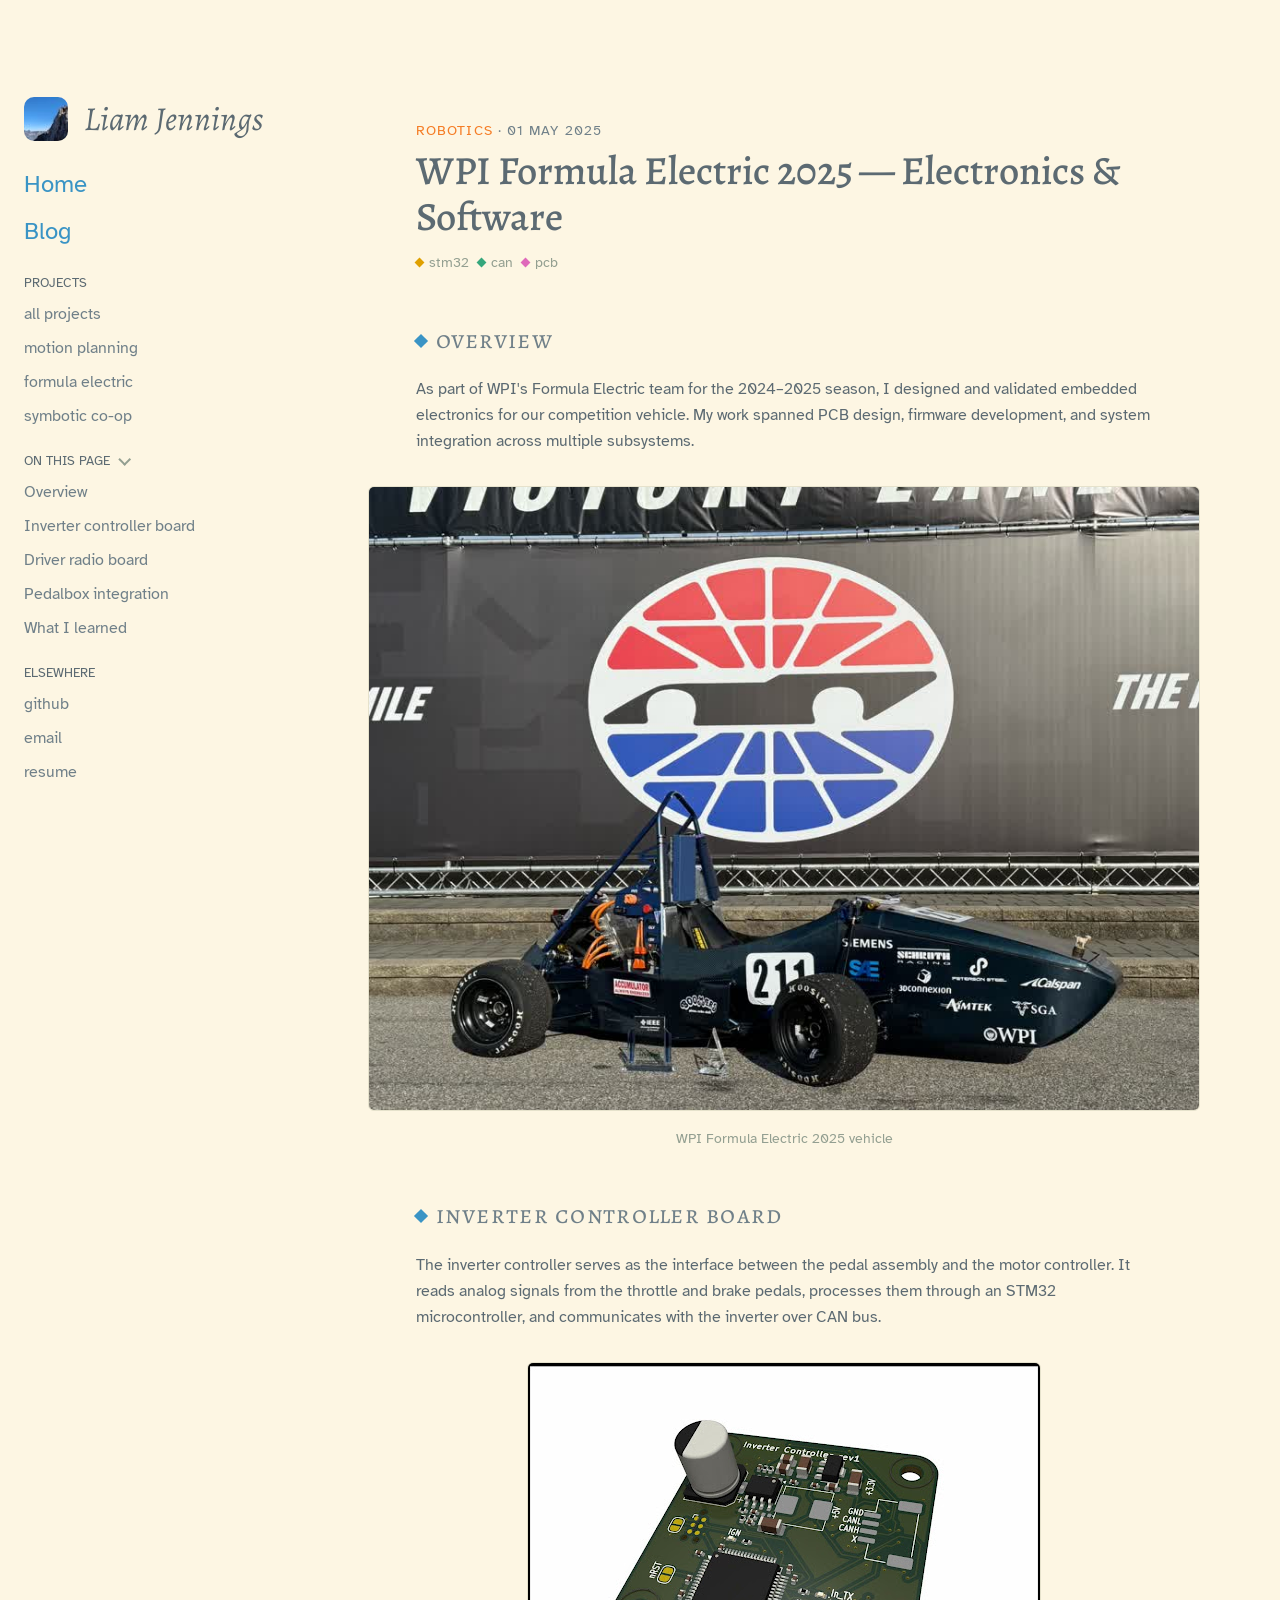
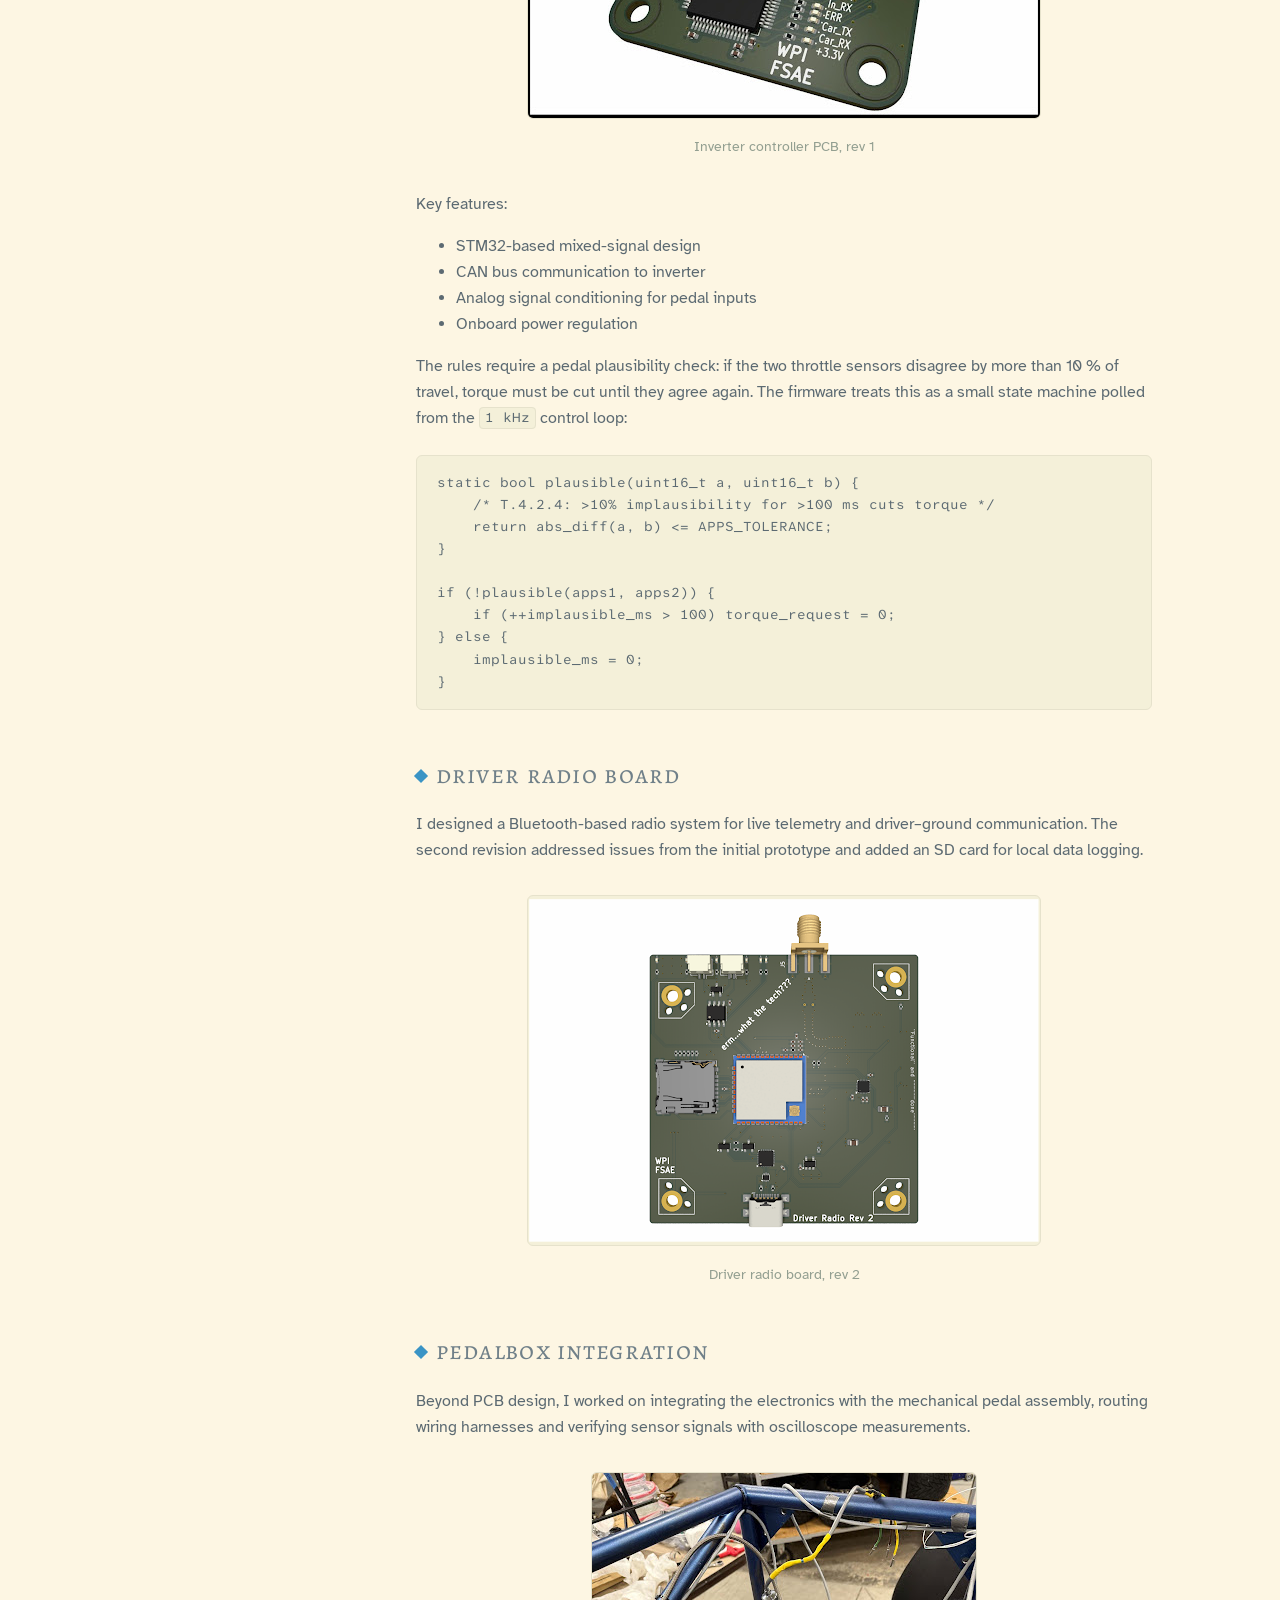
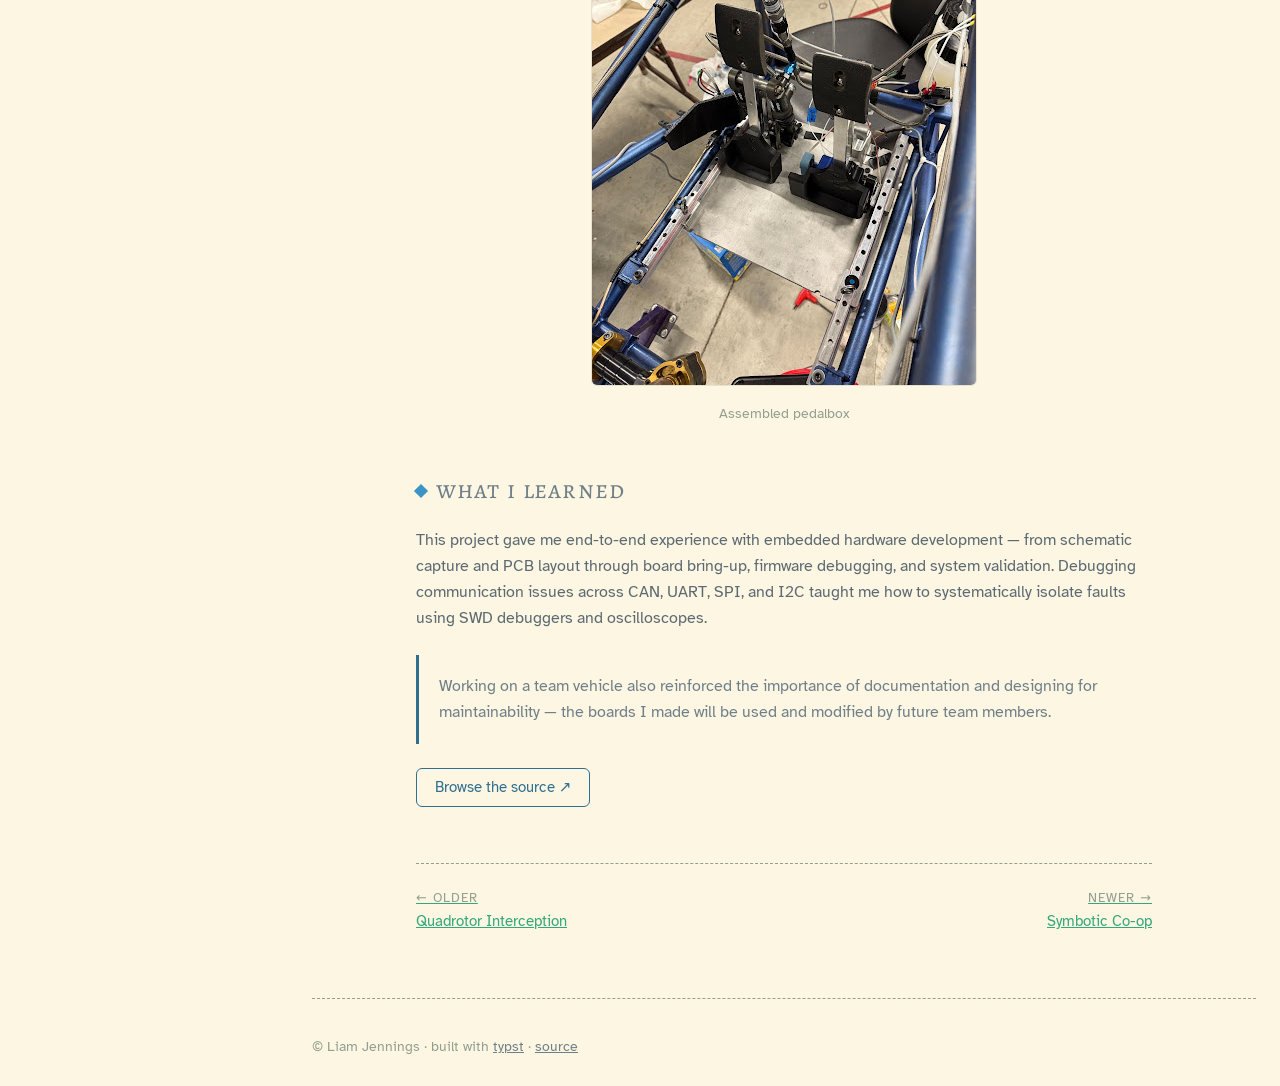
==== commit e22e10b2: "capitalized the bottom" ====
--- a/design/mockup/post.html
+++ b/design/mockup/post.html
@@ -173,11 +173,11 @@
       <nav class="post-nav">
         <a class="prev" href="https://jenningsliamd.me/robotics/2023/12/13/UAV-sim/">
           <span class="post-nav-label">← older</span>
-          quadrotor interception
+          Quadrotor Interception
         </a>
         <a class="next" href="https://jenningsliamd.me/work/2025/12/15/symbotic/">
           <span class="post-nav-label">newer →</span>
-          symbotic co-op
+          Symbotic Co-op
         </a>
       </nav>
     </article>
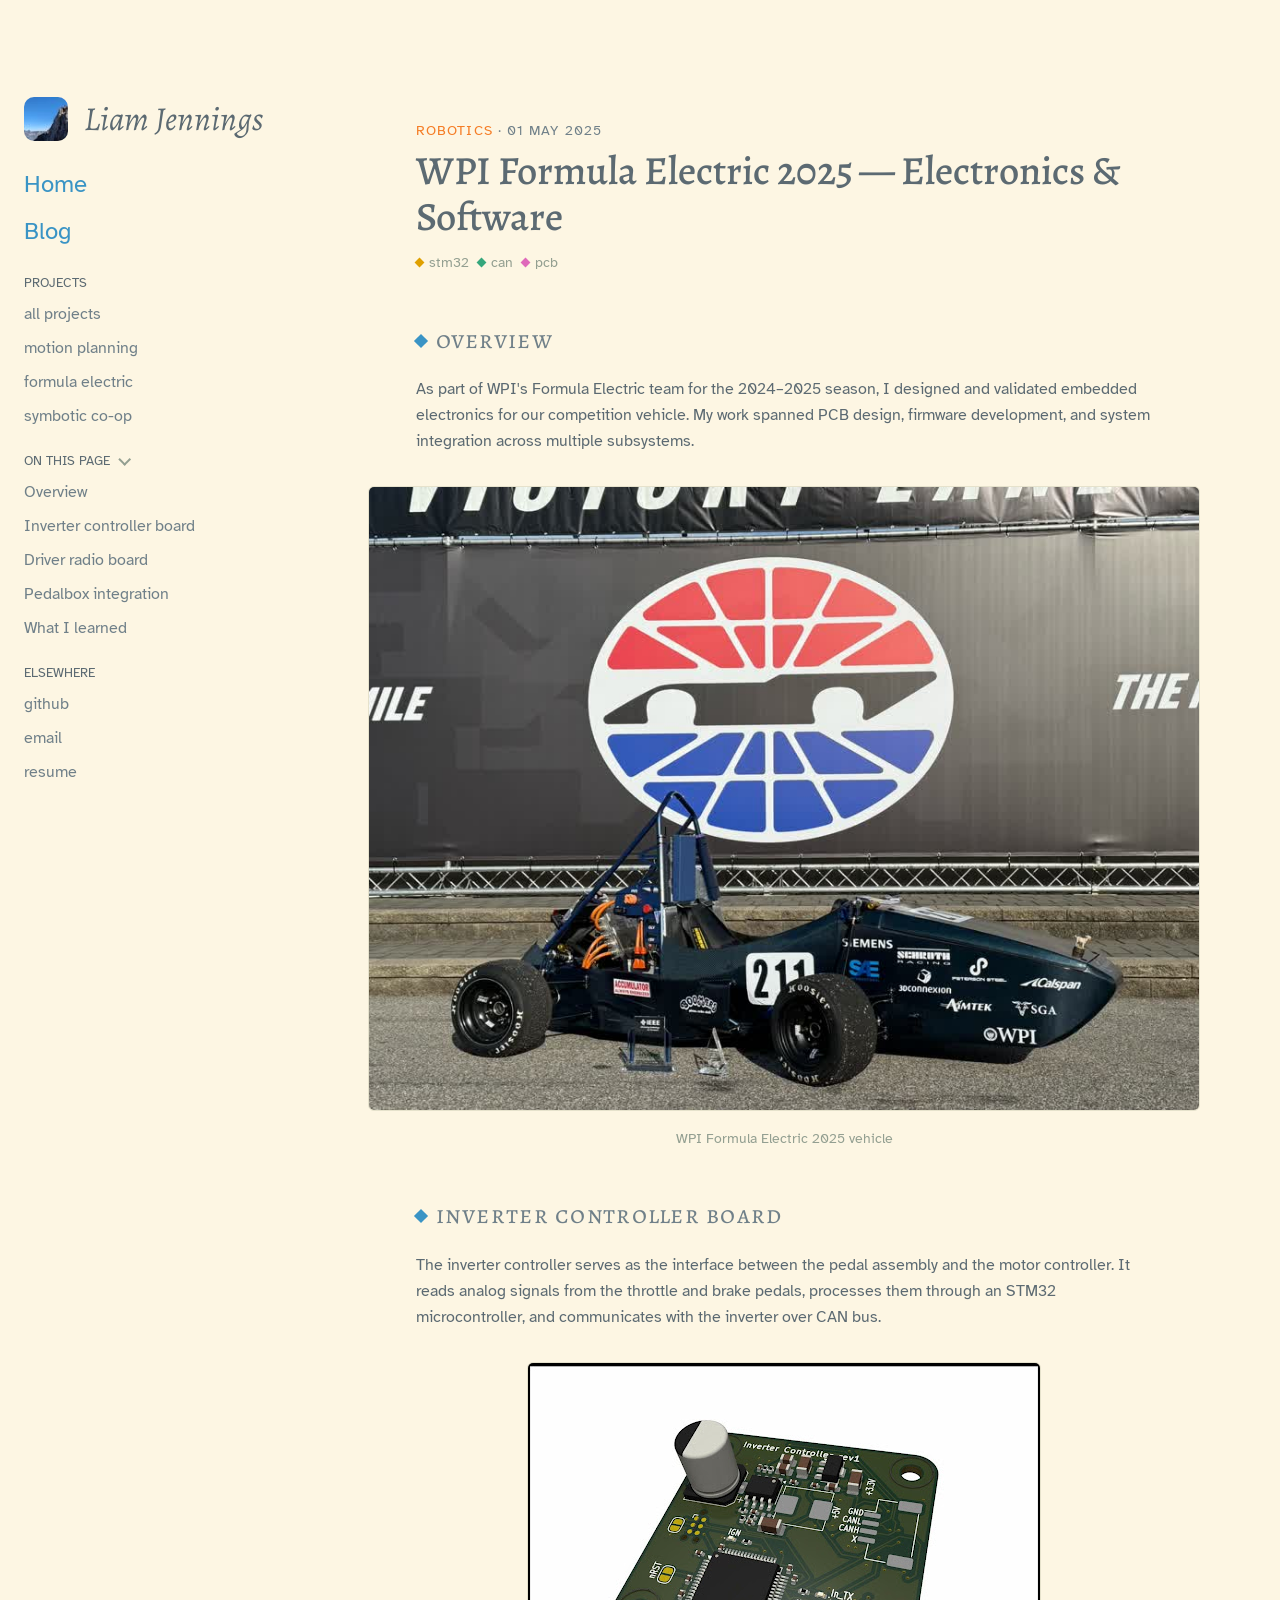
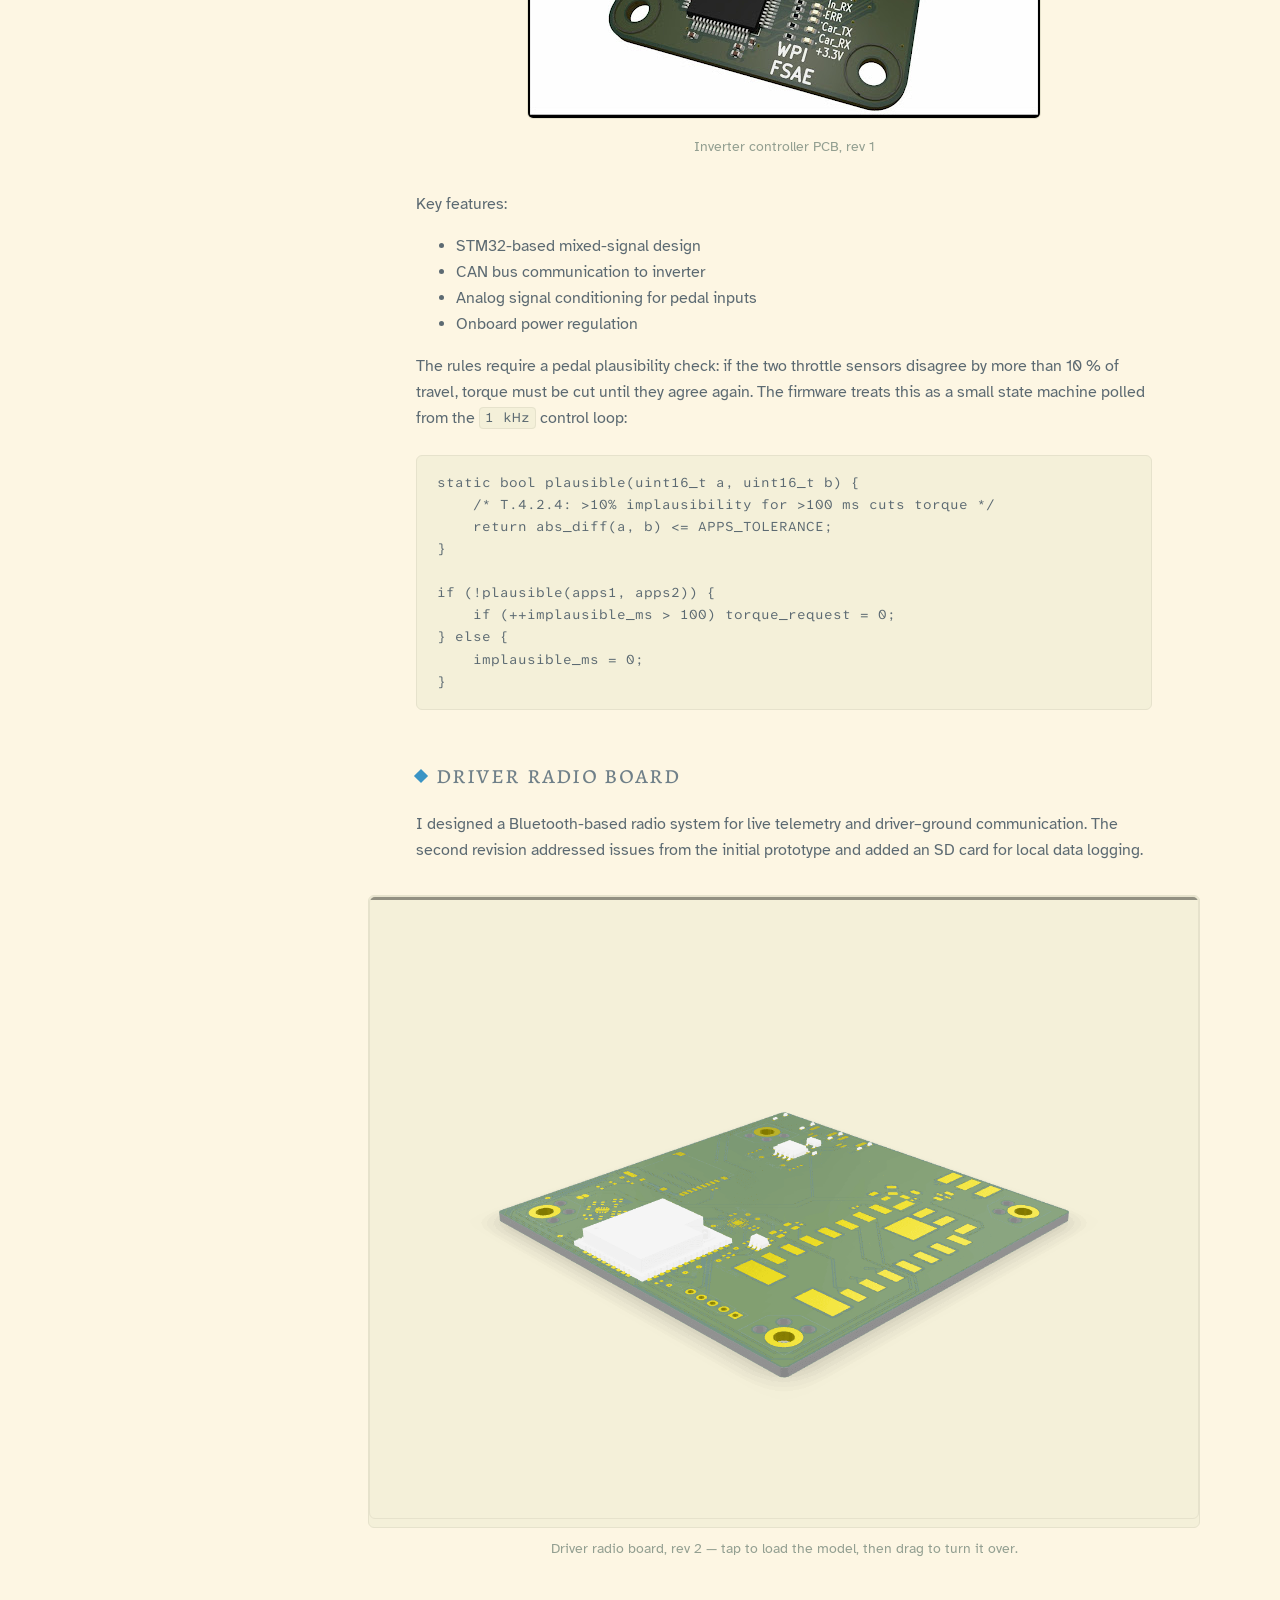
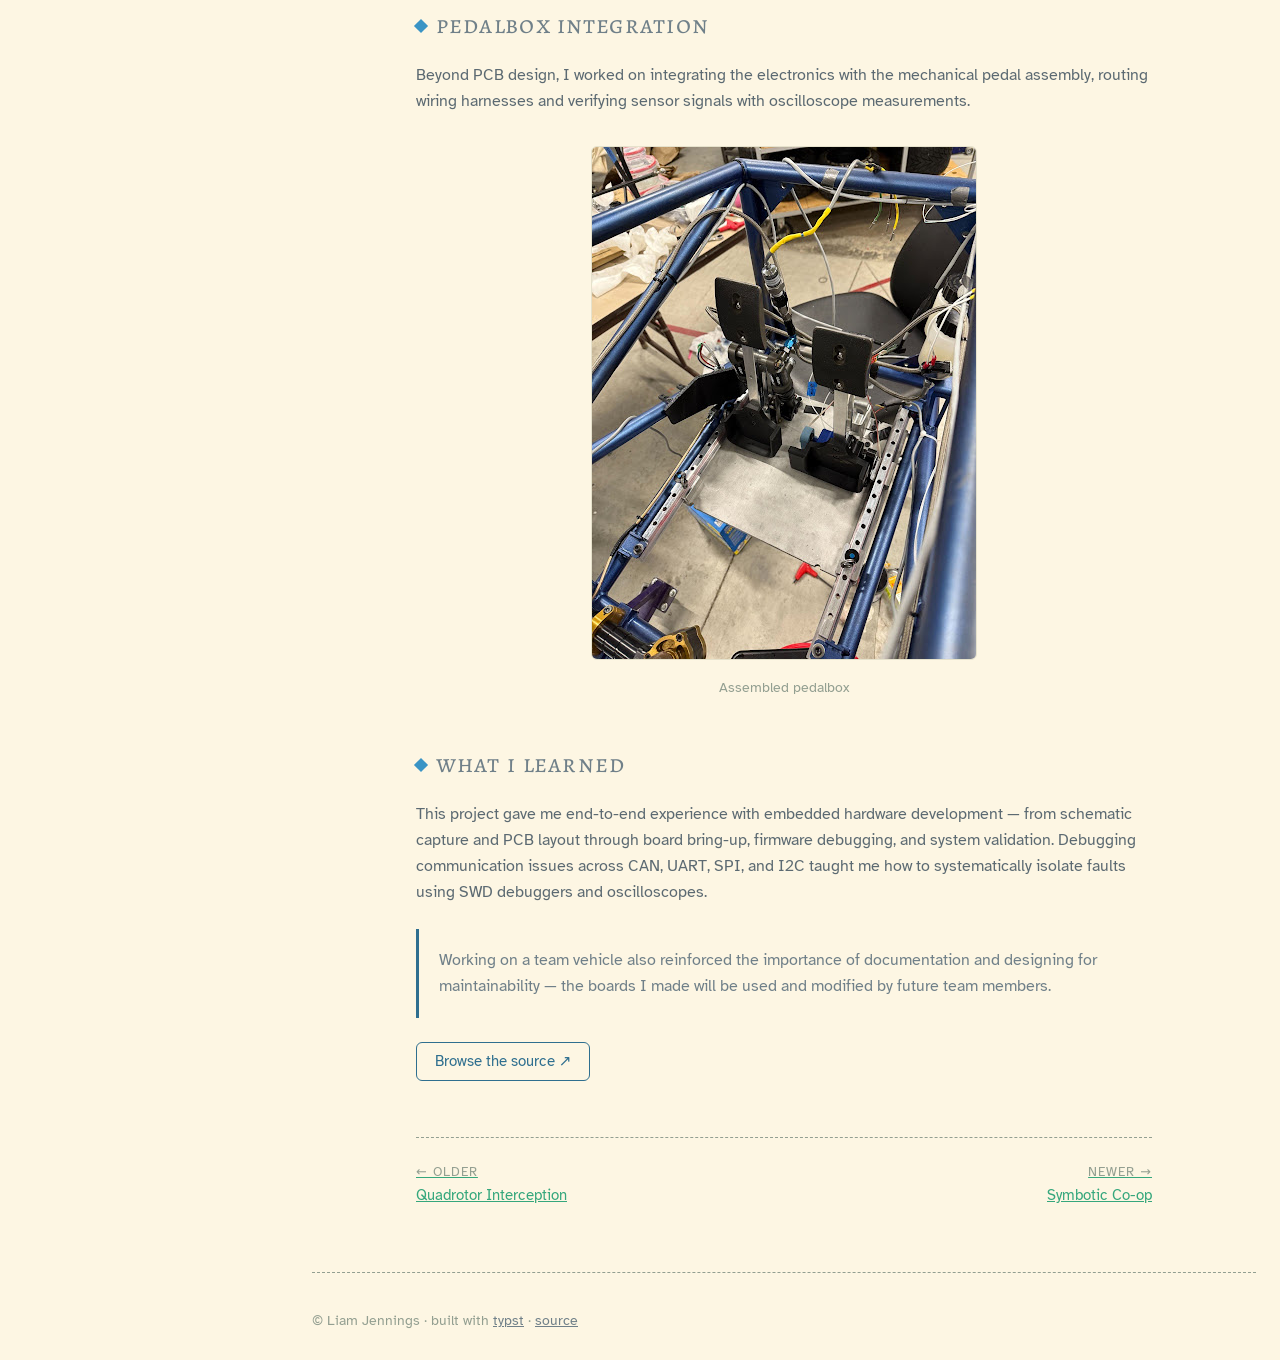
==== commit b4683ab5: "posts: embed interactive 3D models behind tap-to-load posters fig3d() renders a committed .glb throu" ====
--- a/design/mockup/post.html
+++ b/design/mockup/post.html
@@ -139,9 +139,15 @@
       from the initial prototype and added an SD card for local data
       logging.</p>
 
-      <figure>
-        <img src="img/formula_radio_pcb.png" alt="Driver radio PCB">
-        <figcaption>Driver radio board, rev 2</figcaption>
+      <!-- 3D model figure: no JS in the mockup, so the unknown
+           <model-viewer> element just renders its fallback img (the
+           poster) — which is exactly the no-JS state of the real page. -->
+      <figure class="fig-3d">
+        <model-viewer poster="img/formula_radio_3d_poster.png">
+          <img src="img/formula_radio_3d_poster.png" alt="Driver radio PCB">
+        </model-viewer>
+        <figcaption>Driver radio board, rev 2 — tap to load the model,
+          then drag to turn it over.</figcaption>
       </figure>
 
       <h2 id="pedalbox-integration">Pedalbox integration</h2>
--- a/design/mockup/layout.css
+++ b/design/mockup/layout.css
@@ -769,6 +769,26 @@
   background: var(--surface);
 }
 
+/* Interactive 3D figures (fig3d in the Typst build): the viewer gets the
+   same framed panel an image would. The mockup only shows the poster
+   state — the real page upgrades <model-viewer> with the component JS.
+   height: auto beats the component's :host 150px default; the :defined
+   rule hides the no-JS fallback <img> once the element upgrades. */
+.post .fig-3d model-viewer {
+  display: block;
+  width: 100%;
+  height: auto;
+  aspect-ratio: 4 / 3;
+  border: 1px solid var(--overlay);
+  border-radius: 6px;
+  background: var(--surface);
+  --poster-color: transparent;
+}
+
+.post .fig-3d model-viewer:defined > img {
+  display: none;
+}
+
 /* Sub-sections inside a post (e.g. per-report entries). */
 .post h3 {
   font-family: var(--font-display);
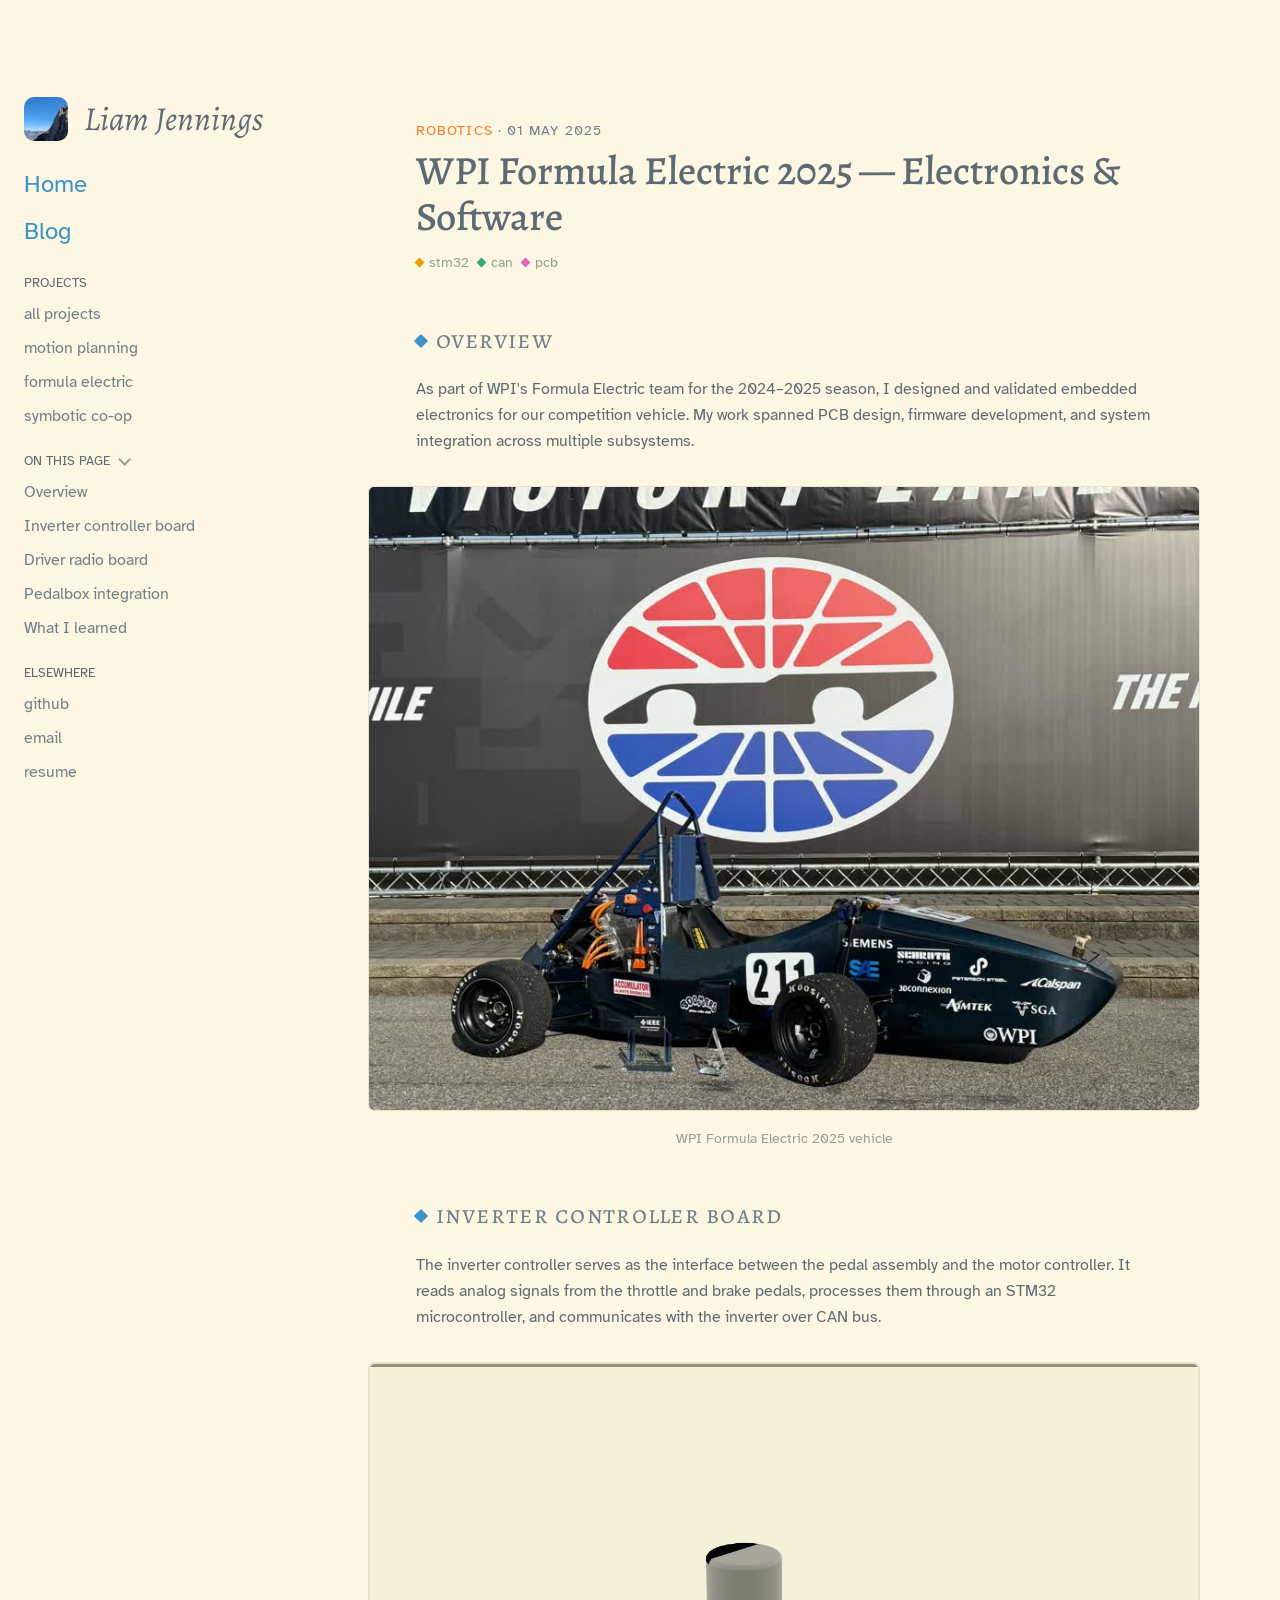
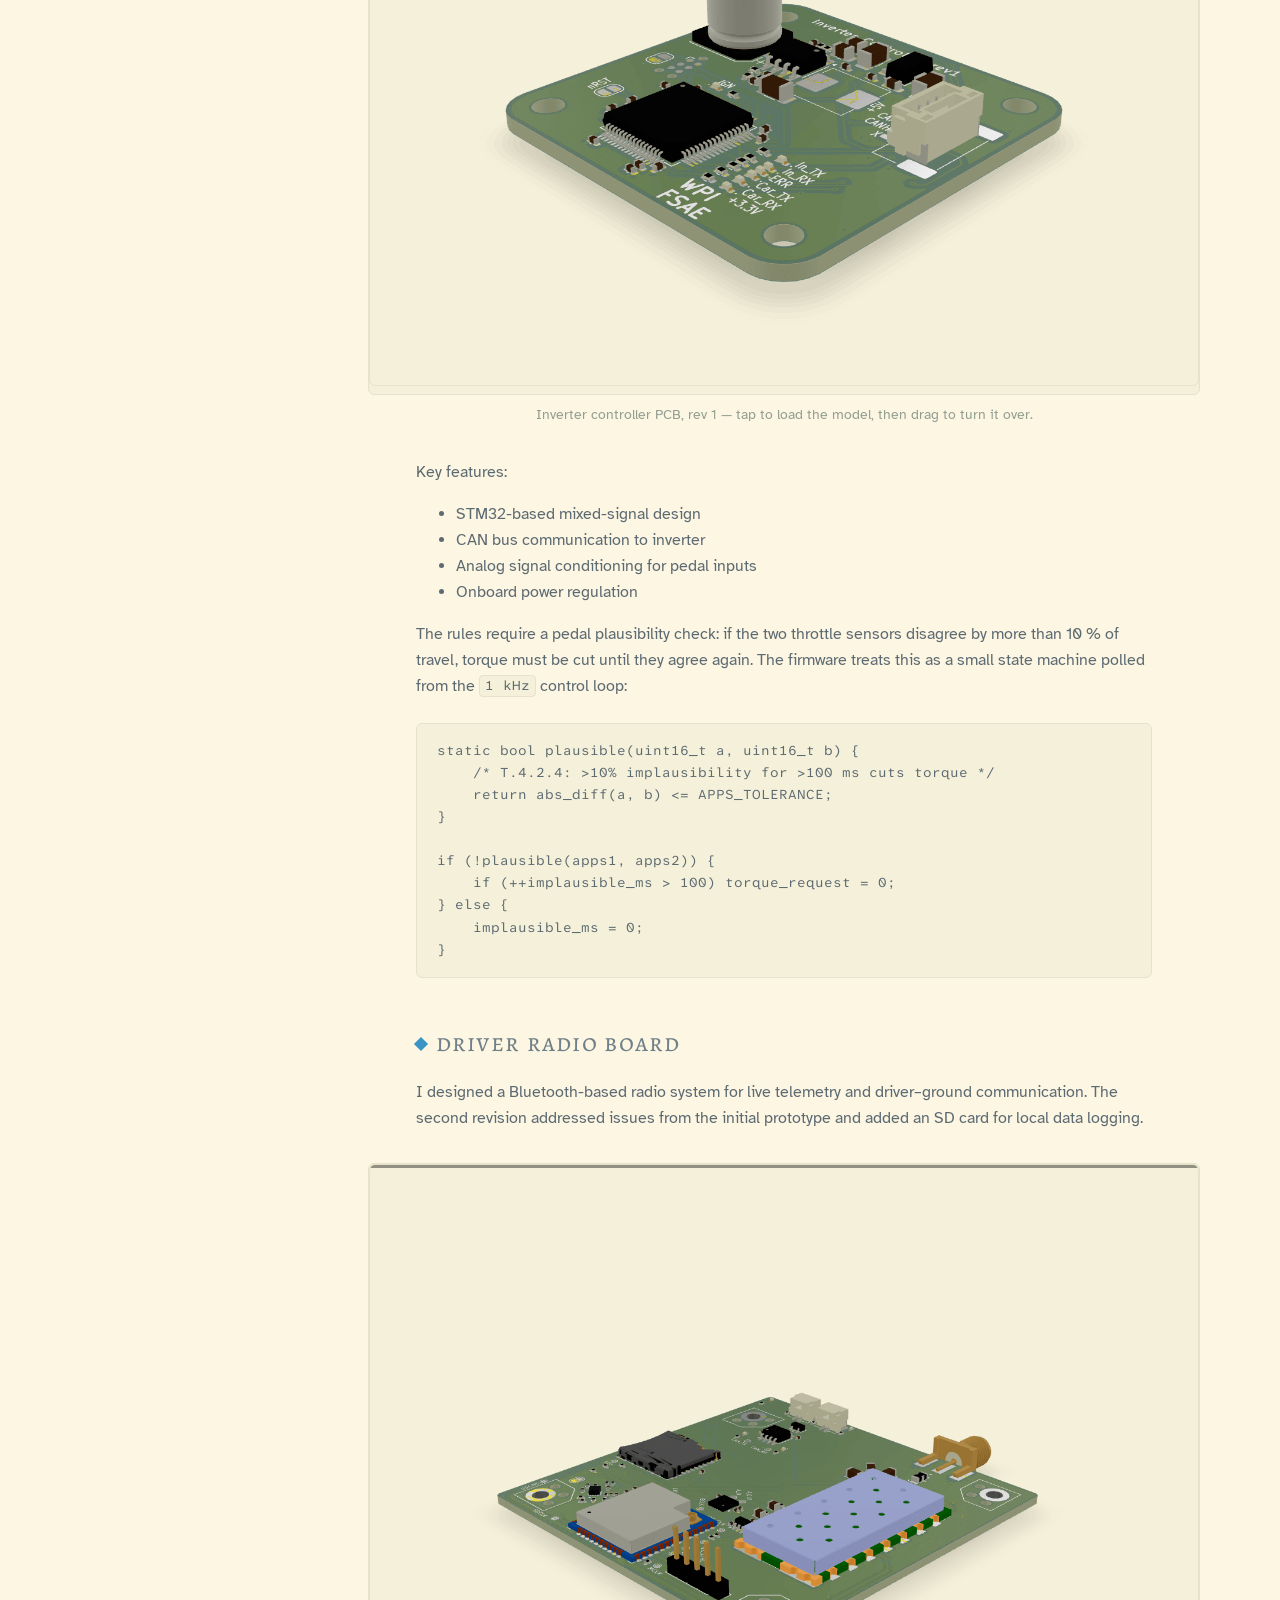
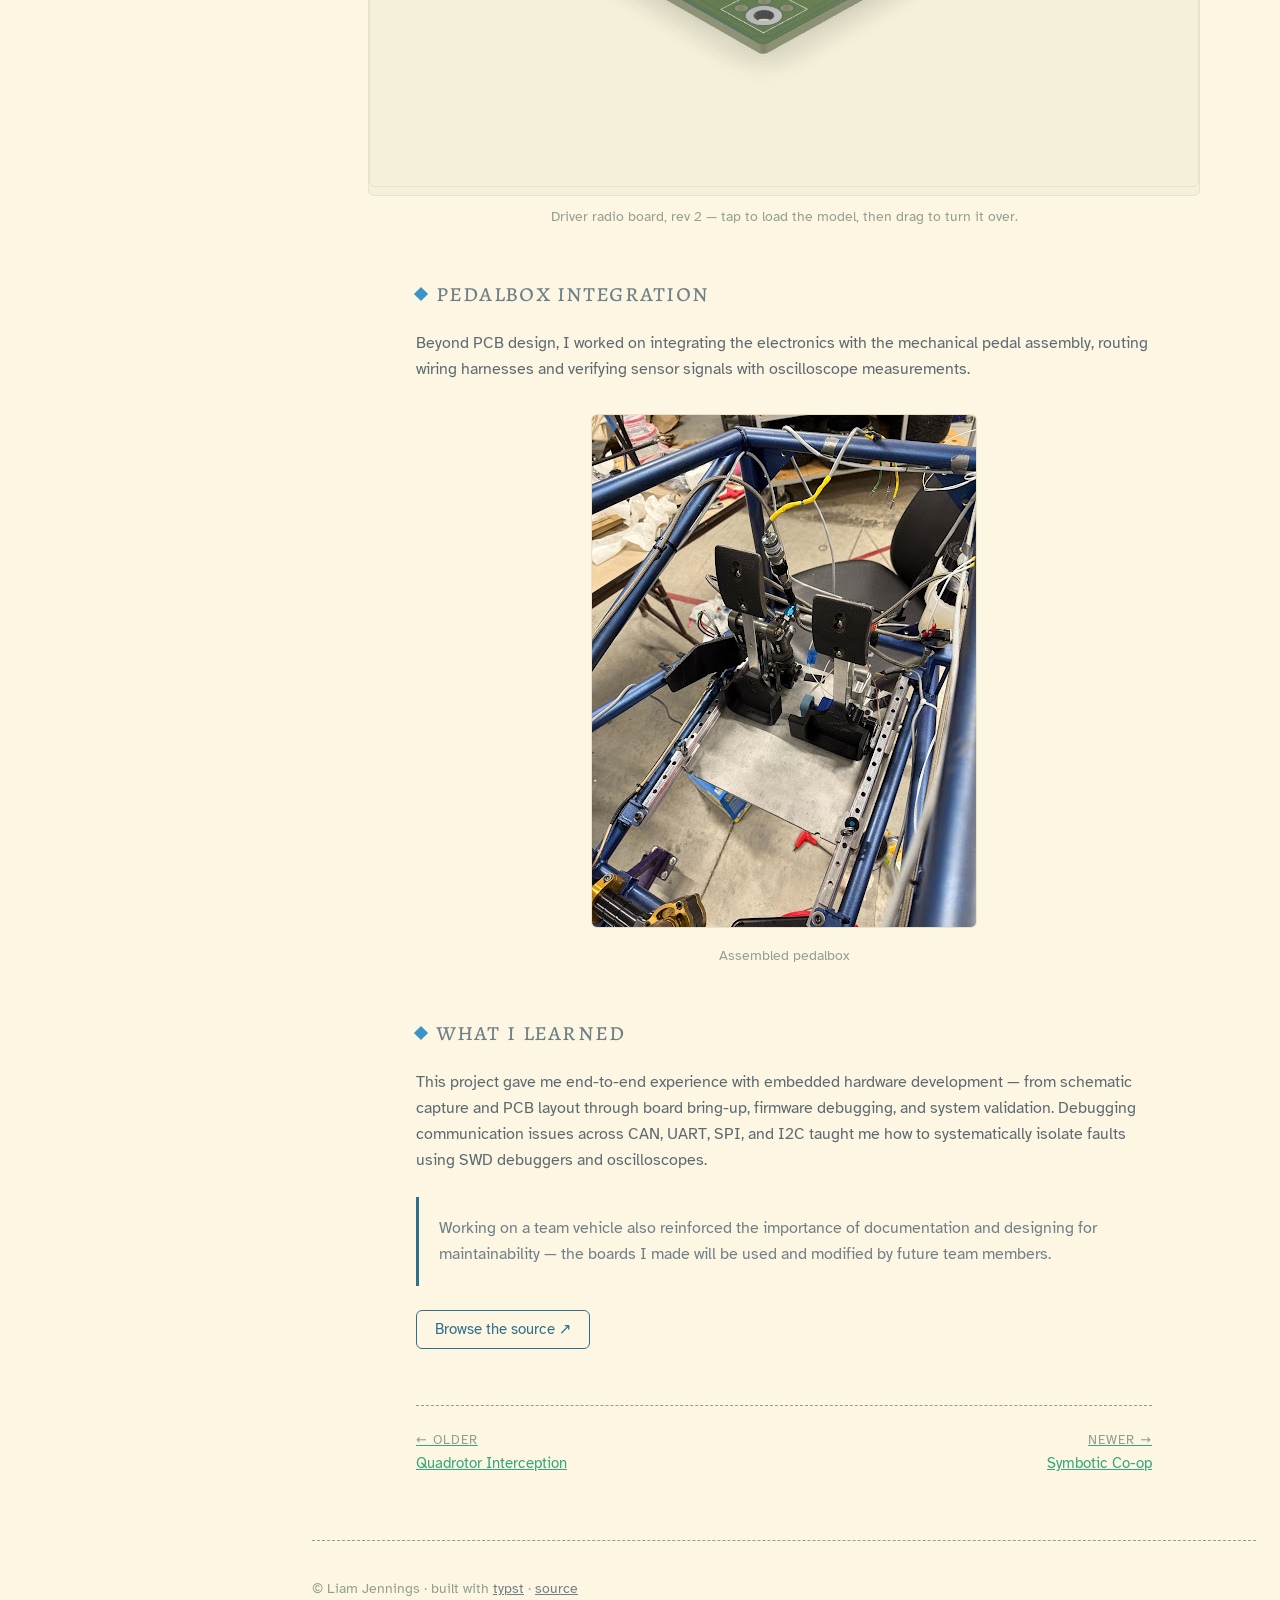
==== commit 3e6a1b24: "posts: give the inverter controller board a 3D model too Same treatment as the radio board: exported" ====
--- a/design/mockup/post.html
+++ b/design/mockup/post.html
@@ -104,9 +104,12 @@
       throttle and brake pedals, processes them through an STM32
       microcontroller, and communicates with the inverter over CAN bus.</p>
 
-      <figure>
-        <img src="img/formula_inverter_pcb.png" alt="Inverter controller PCB">
-        <figcaption>Inverter controller PCB, rev 1</figcaption>
+      <figure class="fig-3d">
+        <model-viewer poster="img/formula_inverter_3d_poster.png">
+          <img src="img/formula_inverter_3d_poster.png" alt="Inverter controller PCB">
+        </model-viewer>
+        <figcaption>Inverter controller PCB, rev 1 — tap to load the
+          model, then drag to turn it over.</figcaption>
       </figure>
 
       <p>Key features:</p>
--- a/design/mockup/layout.css
+++ b/design/mockup/layout.css
@@ -783,6 +783,8 @@
   border-radius: 6px;
   background: var(--surface);
   --poster-color: transparent;
+  /* The loading bar along the viewer's top edge (default near-black). */
+  --progress-bar-color: var(--pine);
 }
 
 .post .fig-3d model-viewer:defined > img {
